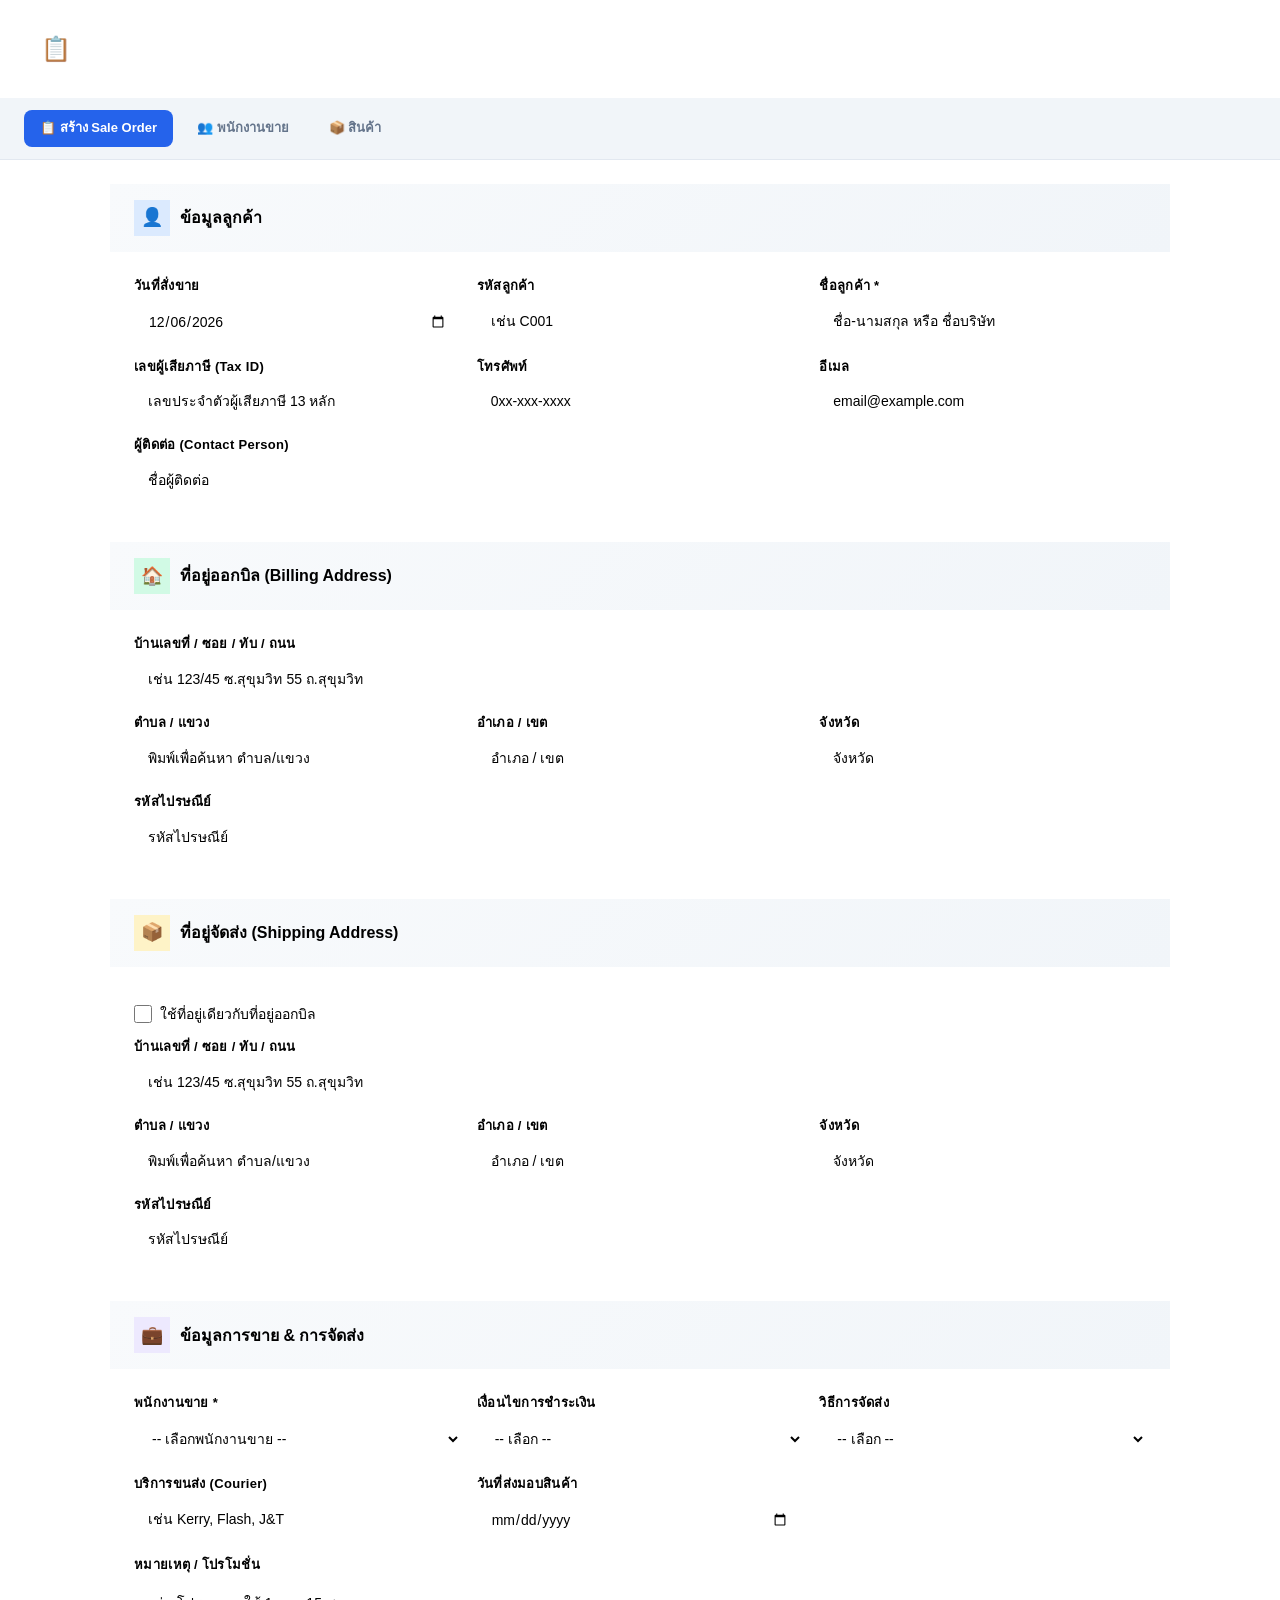
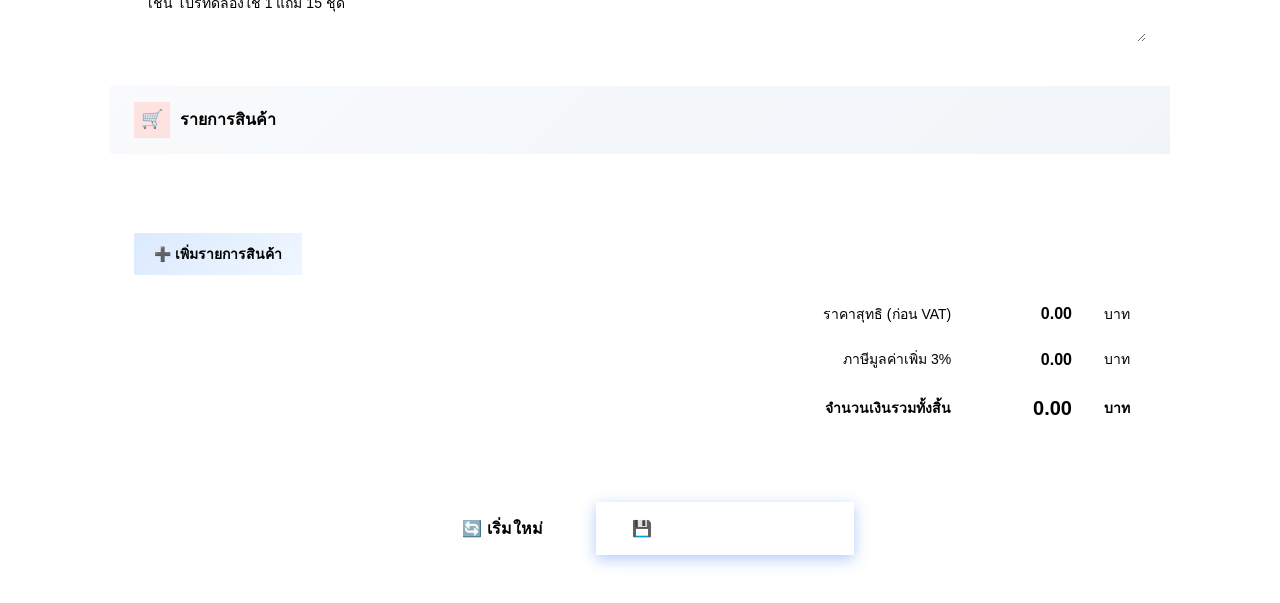
==== index.html @ 2c54a4b5 "replae Signed-off-by: ntu6008111004 <69392918+ntu6008111004@users.noreply.github.com>" ====
<!DOCTYPE html>
<html lang="th">
<head>
  <meta charset="UTF-8">
  <meta name="viewport" content="width=device-width, initial-scale=1">
  <title>ระบบออกใบสั่งขาย (Sale Order)</title>
  <link rel="stylesheet" href="./css/style.css">
</head>
<body>

<!-- ═══ CUTE LOADING OVERLAY ═══ -->
<div class="loading-overlay" id="loadingOverlay">
  <div class="loading-box">
    <div class="loading-dots">
      <div class="dot"></div>
      <div class="dot"></div>
      <div class="dot"></div>
      <div class="dot"></div>
    </div>
    <div class="loading-text" id="loadingText">กำลังดำเนินการ...</div>
    <div class="loading-subtext" id="loadingSubtext">กรุณารอสักครู่</div>
  </div>
</div>

<!-- ═══ TOAST CONTAINER ═══ -->
<div class="toast-container" id="toastContainer"></div>

<header class="app-header">
  <div class="logo">📋</div>
  <div>
    <h1>ระบบออกใบสั่งขาย (Sale Order)</h1>
    <p>สร้างใบสั่งขาย บันทึกข้อมูล และพิมพ์เอกสาร</p>
  </div>
</header>

<style>
.nav-bar { display:flex; gap:8px; padding:12px 24px; background:#f1f5f9; border-bottom:1px solid #e2e8f0; flex-wrap:wrap; }
.nav-bar a { padding:8px 16px; border-radius:8px; text-decoration:none; font-weight:600; font-size:13px; color:#64748b; transition:all .2s; cursor:pointer; }
.nav-bar a:hover { background:#dbeafe; color:#2563eb; }
.nav-bar a.active { background:#2563eb; color:#fff; }
/* Searchable dropdown */
.search-select-wrapper { position:relative; }
.search-select-input { width:100%; cursor:pointer; }
.search-select-list { position:absolute; top:100%; left:0; right:0; background:#fff; border:1.5px solid #93c5fd; border-top:none; border-radius:0 0 8px 8px; max-height:200px; overflow-y:auto; z-index:999; box-shadow:0 10px 25px rgba(0,0,0,.1); display:none; }
.search-select-list.show { display:block; }
.search-select-item { padding:8px 12px; cursor:pointer; font-size:13px; border-bottom:1px solid #e2e8f0; transition:background .15s; }
.search-select-item:last-child { border-bottom:none; }
.search-select-item:hover, .search-select-item.active { background:#eff6ff; color:#1d4ed8; }
.search-select-item .code { font-weight:700; }
.search-select-item .name { color:#64748b; margin-left:6px; }
</style>

<nav class="nav-bar">
  <a class="active">📋 สร้าง Sale Order</a>
  <a onclick="goPage('salesperson')">👥 พนักงานขาย</a>
  <a onclick="goPage('product')">📦 สินค้า</a>
</nav>

<!-- ═══ MAIN FORM ═══ -->
<div class="container">
  <form id="soForm" onsubmit="event.preventDefault();">

    <!-- ── ข้อมูลลูกค้า ── -->
    <div class="card">
      <div class="card-header">
        <div class="icon blue">👤</div>
        <h2>ข้อมูลลูกค้า</h2>
      </div>
      <div class="card-body">
        <div class="form-grid">
          <div class="form-group">
            <label>วันที่สั่งขาย</label>
            <input type="date" id="soDate">
          </div>
          <div class="form-group">
            <label>รหัสลูกค้า</label>
            <input type="text" id="customerId" placeholder="เช่น C001">
          </div>
          <div class="form-group">
            <label>ชื่อลูกค้า <span style="color:var(--danger)">*</span></label>
            <input type="text" id="customerName" placeholder="ชื่อ-นามสกุล หรือ ชื่อบริษัท" required>
          </div>
          <div class="form-group">
            <label>เลขผู้เสียภาษี (Tax ID)</label>
            <input type="text" id="taxId" placeholder="เลขประจำตัวผู้เสียภาษี 13 หลัก">
          </div>
          <div class="form-group">
            <label>โทรศัพท์</label>
            <input type="tel" id="customerPhone" placeholder="0xx-xxx-xxxx">
          </div>
          <div class="form-group">
            <label>อีเมล</label>
            <input type="email" id="customerEmail" placeholder="email@example.com">
          </div>
          <div class="form-group">
            <label>ผู้ติดต่อ (Contact Person)</label>
            <input type="text" id="contactPerson" placeholder="ชื่อผู้ติดต่อ">
          </div>
        </div>
      </div>
    </div>

    <!-- ── ที่อยู่ออกบิล ── -->
    <div class="card">
      <div class="card-header">
        <div class="icon green">🏠</div>
        <h2>ที่อยู่ออกบิล (Billing Address)</h2>
      </div>
      <div class="card-body">
        <div class="form-grid">
          <div class="form-group full-width">
            <label>บ้านเลขที่ / ซอย / ทับ / ถนน</label>
            <input type="text" id="billingDetail" placeholder="เช่น 123/45 ซ.สุขุมวิท 55 ถ.สุขุมวิท">
          </div>
          <div class="form-group">
            <label>ตำบล / แขวง</label>
            <div class="autocomplete-wrapper">
              <input type="text" id="billingDistrict" placeholder="พิมพ์เพื่อค้นหา ตำบล/แขวง" autocomplete="off">
              <div class="autocomplete-list"></div>
            </div>
          </div>
          <div class="form-group">
            <label>อำเภอ / เขต</label>
            <input type="text" id="billingAmphoe" placeholder="อำเภอ / เขต">
          </div>
          <div class="form-group">
            <label>จังหวัด</label>
            <input type="text" id="billingProvince" placeholder="จังหวัด">
          </div>
          <div class="form-group">
            <label>รหัสไปรษณีย์</label>
            <input type="text" id="billingZipcode" placeholder="รหัสไปรษณีย์">
          </div>
        </div>
      </div>
    </div>

    <!-- ── ที่อยู่จัดส่ง ── -->
    <div class="card">
      <div class="card-header">
        <div class="icon orange">📦</div>
        <h2>ที่อยู่จัดส่ง (Shipping Address)</h2>
      </div>
      <div class="card-body">
        <div class="checkbox-row">
          <input type="checkbox" id="sameAddress" onchange="toggleSameAddress(this)">
          <label for="sameAddress">ใช้ที่อยู่เดียวกับที่อยู่ออกบิล</label>
        </div>
        <div class="form-grid">
          <div class="form-group full-width">
            <label>บ้านเลขที่ / ซอย / ทับ / ถนน</label>
            <input type="text" id="shippingDetail" placeholder="เช่น 123/45 ซ.สุขุมวิท 55 ถ.สุขุมวิท">
          </div>
          <div class="form-group">
            <label>ตำบล / แขวง</label>
            <div class="autocomplete-wrapper">
              <input type="text" id="shippingDistrict" placeholder="พิมพ์เพื่อค้นหา ตำบล/แขวง" autocomplete="off">
              <div class="autocomplete-list"></div>
            </div>
          </div>
          <div class="form-group">
            <label>อำเภอ / เขต</label>
            <input type="text" id="shippingAmphoe" placeholder="อำเภอ / เขต">
          </div>
          <div class="form-group">
            <label>จังหวัด</label>
            <input type="text" id="shippingProvince" placeholder="จังหวัด">
          </div>
          <div class="form-group">
            <label>รหัสไปรษณีย์</label>
            <input type="text" id="shippingZipcode" placeholder="รหัสไปรษณีย์">
          </div>
        </div>
      </div>
    </div>

    <!-- ── ข้อมูลการขาย ── -->
    <div class="card">
      <div class="card-header">
        <div class="icon purple">💼</div>
        <h2>ข้อมูลการขาย & การจัดส่ง</h2>
      </div>
      <div class="card-body">
        <div class="form-grid">
          <div class="form-group">
            <label>พนักงานขาย <span style="color:var(--danger)">*</span></label>
            <select id="salesId" required>
              <option value="">-- เลือกพนักงานขาย --</option>
            </select>
          </div>
          <div class="form-group">
            <label>เงื่อนไขการชำระเงิน</label>
            <select id="paymentTerm">
              <option value="">-- เลือก --</option>
              <option value="เงินสด">เงินสด</option>
              <option value="โอนเงิน">โอนเงิน</option>
              <option value="เครดิต 30 วัน">เครดิต 30 วัน</option>
              <option value="เครดิต 60 วัน">เครดิต 60 วัน</option>
              <option value="เครดิต 90 วัน">เครดิต 90 วัน</option>
              <option value="เช็ค">เช็ค</option>
            </select>
          </div>
          <div class="form-group">
            <label>วิธีการจัดส่ง</label>
            <select id="deliveryMethod">
              <option value="">-- เลือก --</option>
              <option value="จัดส่งโดยบริษัท">จัดส่งโดยบริษัท</option>
              <option value="ลูกค้ามารับเอง">ลูกค้ามารับเอง</option>
              <option value="ขนส่งเอกชน">ขนส่งเอกชน</option>
              <option value="ไปรษณีย์">ไปรษณีย์</option>
            </select>
          </div>
          <div class="form-group">
            <label>บริการขนส่ง (Courier)</label>
            <input type="text" id="courier" placeholder="เช่น Kerry, Flash, J&T">
          </div>
          <div class="form-group">
            <label>วันที่ส่งมอบสินค้า</label>
            <input type="date" id="deliveryDate">
          </div>
          <div class="form-group full-width">
            <label>หมายเหตุ / โปรโมชั่น</label>
            <textarea id="remarks" placeholder="เช่น โปรทดลองใช้ 1 แถม 15 ชุด" rows="2"></textarea>
          </div>
        </div>
      </div>
    </div>

    <!-- ── รายการสินค้า ── -->
    <div class="card">
      <div class="card-header">
        <div class="icon red">🛒</div>
        <h2>รายการสินค้า</h2>
      </div>
      <div class="card-body">
        <div class="table-wrapper">
          <table class="product-table">
            <thead>
              <tr>
                <th>#</th>
                <th>รหัสสินค้า</th>
                <th>ชื่อสินค้า</th>
                <th>จำนวน</th>
                <th>หน่วย</th>
                <th>ราคา/หน่วย</th>
                <th>ส่วนลด</th>
                <th>รวม</th>
                <th>หมายเหตุ</th>
                <th></th>
              </tr>
            </thead>
            <tbody id="productTableBody"></tbody>
          </table>
        </div>

        <button type="button" class="btn-add-row" onclick="addProductRow()">
          ➕ เพิ่มรายการสินค้า
        </button>

        <div class="summary-box">
          <table class="summary-table">
            <tr>
              <td class="label">ราคาสุทธิ (ก่อน VAT)</td>
              <td class="value" id="totalExemptedVAT">0.00</td>
              <td style="width:30px;">บาท</td>
            </tr>
            <tr>
              <td class="label">ภาษีมูลค่าเพิ่ม 3%</td>
              <td class="value" id="vatAmount">0.00</td>
              <td>บาท</td>
            </tr>
            <tr class="grand-total">
              <td class="label" style="font-weight:700; color:var(--text);">จำนวนเงินรวมทั้งสิ้น</td>
              <td class="value" id="grandTotal">0.00</td>
              <td style="font-weight:700;">บาท</td>
            </tr>
          </table>
        </div>
      </div>
    </div>

    <!-- ── ACTION BUTTONS ── -->
    <div class="action-bar">
      <button type="button" class="btn btn-secondary" onclick="resetForm()">🔄 เริ่มใหม่</button>
      <button type="button" class="btn btn-primary" onclick="submitSaleOrder()">💾 บันทึก / สร้างใบสั่งขาย</button>
    </div>

  </form>
</div>

<!-- ═══ CONFIRM MODAL ═══ -->
<div class="modal-backdrop" id="confirmModal">
  <div class="modal">
    <div class="modal-icon confirm">📋</div>
    <h3 id="confirmTitle">ยืนยันการดำเนินการ</h3>
    <div class="modal-desc" id="confirmDesc">คุณต้องการดำเนินการนี้หรือไม่?</div>
    <div class="modal-actions">
      <button class="btn-confirm-no" id="confirmNoBtn">ยกเลิก</button>
      <button class="btn-confirm-yes" id="confirmYesBtn">ยืนยัน</button>
    </div>
  </div>
</div>

<!-- ═══ SUCCESS MODAL ═══ -->
<div class="modal-backdrop" id="successModal">
  <div class="modal">
    <div class="modal-icon success">✅</div>
    <h3>บันทึกสำเร็จเรียบร้อย!</h3>
    <div class="modal-desc">เลขที่ใบสั่งขาย</div>
    <div class="so-number-display" id="modalSONumber">-</div>
    <div class="modal-desc">ข้อมูลถูกบันทึกลง Google Sheets เรียบร้อยแล้ว<br>คุณสามารถพิมพ์เอกสาร หรือสร้างใบใหม่ได้ทันที</div>
    <div class="modal-actions">
      <button class="btn btn-secondary" onclick="closeModal('successModal')">ปิด</button>
      <button class="btn btn-success" onclick="printSO()">🖨️ พิมพ์ใบสั่งขาย</button>
      <button class="btn btn-primary" onclick="newSO()">➕ สร้าง SO ใหม่</button>
    </div>
  </div>
</div>

<!-- ═══ ERROR MODAL ═══ -->
<div class="modal-backdrop" id="errorModal">
  <div class="modal">
    <div class="modal-icon error">❌</div>
    <h3 id="errorTitle">เกิดข้อผิดพลาด</h3>
    <div class="modal-desc" id="errorDesc">กรุณาลองใหม่อีกครั้ง</div>
    <div class="modal-actions">
      <button class="btn btn-secondary" onclick="closeModal('errorModal')">ปิด</button>
    </div>
  </div>
</div>

<script src="./js/api.js"></script>
<script src="./js/app.js"></script>
</body>
</html>
---- css/style.css ----
<style>
/* ─── Google Fonts ───────────────────────────── */
@import url('https://fonts.googleapis.com/css2?family=Sarabun:wght@300;400;500;600;700&display=swap');

/* ─── CSS Variables ──────────────────────────── */
:root {
  --primary: #2563eb;
  --primary-light: #3b82f6;
  --primary-dark: #1d4ed8;
  --accent: #f59e0b;
  --success: #10b981;
  --danger: #ef4444;
  --bg: #f0f4f8;
  --surface: #ffffff;
  --surface-hover: #f8fafc;
  --text: #1e293b;
  --text-secondary: #64748b;
  --text-muted: #94a3b8;
  --border: #e2e8f0;
  --border-focus: #93c5fd;
  --shadow: 0 1px 3px rgba(0,0,0,.08), 0 1px 2px rgba(0,0,0,.06);
  --shadow-md: 0 4px 6px rgba(0,0,0,.07), 0 2px 4px rgba(0,0,0,.06);
  --shadow-lg: 0 10px 25px rgba(0,0,0,.1);
  --radius: 12px;
  --radius-sm: 8px;
  --transition: .2s ease;
}

/* ─── Reset & Base ───────────────────────────── */
*, *::before, *::after { box-sizing: border-box; margin: 0; padding: 0; }
body {
  font-family: 'Sarabun', sans-serif;
  background: var(--bg);
  color: var(--text);
  line-height: 1.6;
  min-height: 100vh;
}

/* ─── App Header ─────────────────────────────── */
.app-header {
  background: linear-gradient(135deg, var(--primary) 0%, var(--primary-dark) 100%);
  color: white;
  padding: 20px 32px;
  display: flex;
  align-items: center;
  gap: 16px;
  box-shadow: var(--shadow-md);
  position: sticky;
  top: 0;
  z-index: 100;
}
.app-header .logo {
  width: 48px; height: 48px;
  background: rgba(255,255,255,.15);
  border-radius: var(--radius-sm);
  display: flex; align-items: center; justify-content: center;
  font-size: 24px;
}
.app-header h1 { font-size: 22px; font-weight: 700; letter-spacing: -.5px; }
.app-header p { font-size: 13px; opacity: .85; margin-top: 2px; }

/* ─── Container ──────────────────────────────── */
.container { max-width: 1100px; margin: 24px auto; padding: 0 20px; }

/* ─── Card / Section ─────────────────────────── */
.card {
  background: var(--surface);
  border-radius: var(--radius);
  box-shadow: var(--shadow);
  margin-bottom: 20px;
  overflow: hidden;
  transition: box-shadow var(--transition);
}
.card:hover { box-shadow: var(--shadow-md); }
.card-header {
  background: linear-gradient(135deg, #f8fafc 0%, #f1f5f9 100%);
  padding: 16px 24px;
  border-bottom: 1px solid var(--border);
  display: flex; align-items: center; gap: 10px;
}
.card-header .icon {
  width: 36px; height: 36px;
  border-radius: var(--radius-sm);
  display: flex; align-items: center; justify-content: center;
  font-size: 18px; flex-shrink: 0;
}
.card-header .icon.blue   { background: #dbeafe; color: var(--primary); }
.card-header .icon.green  { background: #d1fae5; color: #059669; }
.card-header .icon.orange { background: #fef3c7; color: #d97706; }
.card-header .icon.purple { background: #ede9fe; color: #7c3aed; }
.card-header .icon.red    { background: #fee2e2; color: var(--danger); }
.card-header h2 { font-size: 16px; font-weight: 600; color: var(--text); }
.card-body { padding: 24px; }

/* ─── Form Grid ──────────────────────────────── */
.form-grid {
  display: grid;
  grid-template-columns: repeat(auto-fit, minmax(260px, 1fr));
  gap: 16px;
}
.form-grid.col-3 { grid-template-columns: repeat(3, 1fr); }
.form-group { display: flex; flex-direction: column; gap: 6px; }
.form-group.full-width { grid-column: 1 / -1; }
.form-group label {
  font-size: 13px; font-weight: 600;
  color: var(--text-secondary); letter-spacing: .3px;
}

/* ─── Inputs ─────────────────────────────────── */
input, select, textarea {
  font-family: 'Sarabun', sans-serif;
  font-size: 14px;
  padding: 10px 14px;
  border: 1.5px solid var(--border);
  border-radius: var(--radius-sm);
  outline: none;
  transition: border-color var(--transition), box-shadow var(--transition);
  background: var(--surface);
  color: var(--text);
}
input:focus, select:focus, textarea:focus {
  border-color: var(--border-focus);
  box-shadow: 0 0 0 3px rgba(59,130,246,.12);
}
input::placeholder, textarea::placeholder { color: var(--text-muted); }
textarea { resize: vertical; min-height: 60px; }
select { cursor: pointer; }

/* ─── Checkbox Row ───────────────────────────── */
.checkbox-row { display: flex; align-items: center; gap: 8px; margin: 12px 0; }
.checkbox-row input[type="checkbox"] {
  width: 18px; height: 18px; accent-color: var(--primary); cursor: pointer;
}
.checkbox-row label { font-size: 14px; cursor: pointer; color: var(--text-secondary); }

/* ─── Auto-complete ──────────────────────────── */
.autocomplete-wrapper { position: relative; }
.autocomplete-list {
  position: absolute; top: 100%; left: 0; right: 0;
  background: var(--surface);
  border: 1.5px solid var(--border-focus); border-top: none;
  border-radius: 0 0 var(--radius-sm) var(--radius-sm);
  max-height: 220px; overflow-y: auto; z-index: 999;
  box-shadow: var(--shadow-lg); display: none;
}
.autocomplete-list.show { display: block; }
.autocomplete-item {
  padding: 10px 14px; cursor: pointer; font-size: 13px;
  border-bottom: 1px solid var(--border);
  transition: background var(--transition);
}
.autocomplete-item:last-child { border-bottom: none; }
.autocomplete-item:hover, .autocomplete-item.active {
  background: #eff6ff; color: var(--primary-dark);
}
.autocomplete-item .district { font-weight: 600; }
.autocomplete-item .detail { color: var(--text-muted); font-size: 12px; margin-left: 6px; }

/* ─── Product Table ──────────────────────────── */
.table-wrapper { overflow-x: auto; margin: 0 -24px; padding: 0 24px; }
.product-table { width: 100%; border-collapse: separate; border-spacing: 0; font-size: 13px; }
.product-table thead th {
  background: linear-gradient(135deg, var(--primary) 0%, var(--primary-dark) 100%);
  color: white; padding: 12px 10px; font-weight: 600;
  text-align: center; white-space: nowrap; font-size: 12px; letter-spacing: .3px;
}
.product-table thead th:first-child { border-radius: var(--radius-sm) 0 0 0; }
.product-table thead th:last-child  { border-radius: 0 var(--radius-sm) 0 0; }
.product-table tbody td {
  padding: 8px 6px; border-bottom: 1px solid var(--border);
  text-align: center; vertical-align: middle;
}
.product-table tbody tr:hover { background: var(--surface-hover); }
.product-table tbody tr:last-child td { border-bottom: none; }
.product-table .td-no { width: 40px; font-weight: 600; color: var(--text-muted); }
.product-table select, .product-table input {
  font-size: 13px; padding: 8px 10px; border-radius: 6px; width: 100%;
}
.product-table .col-code   { min-width: 140px; }
.product-table .col-name   { min-width: 160px; }
.product-table .col-qty    { width: 70px; }
.product-table .col-unit   { width: 70px; }
.product-table .col-price  { width: 100px; }
.product-table .col-disc   { width: 90px; }
.product-table .col-total  { width: 110px; }
.product-table .col-remark { min-width: 100px; }
.product-table .col-action { width: 44px; }
.product-table .total-display { font-weight: 700; color: var(--primary-dark); font-size: 14px; }

/* ─── Button: Add Row ────────────────────────── */
.btn-add-row {
  margin-top: 12px; padding: 10px 20px;
  background: linear-gradient(135deg, #dbeafe 0%, #eff6ff 100%);
  color: var(--primary-dark);
  border: 1.5px dashed var(--primary-light);
  border-radius: var(--radius-sm);
  font-family: 'Sarabun', sans-serif; font-size: 14px; font-weight: 600;
  cursor: pointer; transition: all var(--transition);
  display: flex; align-items: center; gap: 6px;
}
.btn-add-row:hover {
  background: linear-gradient(135deg, #bfdbfe 0%, #dbeafe 100%);
  border-color: var(--primary);
}

/* ─── Delete Button ──────────────────────────── */
.btn-delete {
  width: 32px; height: 32px; border: none;
  background: #fee2e2; color: var(--danger); border-radius: 6px;
  cursor: pointer; font-size: 16px;
  display: flex; align-items: center; justify-content: center;
  transition: all var(--transition);
}
.btn-delete:hover { background: var(--danger); color: white; transform: scale(1.1); }

/* ─── Summary Box ────────────────────────────── */
.summary-box { display: flex; justify-content: flex-end; margin-top: 16px; }
.summary-table { min-width: 340px; border-collapse: collapse; }
.summary-table td { padding: 10px 16px; font-size: 14px; }
.summary-table .label { text-align: right; color: var(--text-secondary); font-weight: 500; }
.summary-table .value { text-align: right; font-weight: 700; font-size: 16px; min-width: 120px; }
.summary-table tr.grand-total { border-top: 2px solid var(--primary); }
.summary-table tr.grand-total .value { color: var(--primary-dark); font-size: 20px; }

/* ─── Action Buttons ─────────────────────────── */
.action-bar { display: flex; justify-content: center; gap: 16px; padding: 24px; flex-wrap: wrap; }
.btn {
  font-family: 'Sarabun', sans-serif; font-size: 16px; font-weight: 600;
  padding: 14px 36px; border: none; border-radius: var(--radius-sm);
  cursor: pointer; display: flex; align-items: center; gap: 8px;
  transition: all var(--transition); letter-spacing: .3px;
}
.btn-primary {
  background: linear-gradient(135deg, var(--primary) 0%, var(--primary-dark) 100%);
  color: white; box-shadow: 0 4px 14px rgba(37,99,235,.35);
}
.btn-primary:hover { transform: translateY(-2px); box-shadow: 0 6px 20px rgba(37,99,235,.45); }
.btn-primary:active { transform: translateY(0); }
.btn-secondary {
  background: var(--surface); color: var(--text-secondary); border: 1.5px solid var(--border);
}
.btn-secondary:hover { background: var(--surface-hover); border-color: var(--text-muted); }
.btn-success {
  background: linear-gradient(135deg, var(--success) 0%, #059669 100%);
  color: white; box-shadow: 0 4px 14px rgba(16,185,129,.35);
}
.btn-success:hover { transform: translateY(-2px); box-shadow: 0 6px 20px rgba(16,185,129,.45); }

/* ═══════════════════════════════════════════════
   ANIMATED LOADING OVERLAY (น่ารักๆ)
   ═══════════════════════════════════════════════ */
.loading-overlay {
  position: fixed; inset: 0;
  background: rgba(15,23,42,.45);
  backdrop-filter: blur(6px);
  display: none;
  align-items: center; justify-content: center;
  z-index: 10000;
  flex-direction: column; gap: 20px;
}
.loading-overlay.show { display: flex; }

.loading-box {
  background: white;
  border-radius: 20px;
  padding: 40px 50px;
  text-align: center;
  box-shadow: 0 20px 60px rgba(0,0,0,.15);
  animation: loadingPop .4s cubic-bezier(.34,1.56,.64,1);
}

/* Cute bouncing dots */
.loading-dots {
  display: flex; gap: 8px; justify-content: center; margin-bottom: 16px;
}
.loading-dots .dot {
  width: 14px; height: 14px; border-radius: 50%;
  animation: dotBounce 1.2s ease-in-out infinite;
}
.loading-dots .dot:nth-child(1) { background: #3b82f6; animation-delay: 0s; }
.loading-dots .dot:nth-child(2) { background: #f59e0b; animation-delay: .15s; }
.loading-dots .dot:nth-child(3) { background: #10b981; animation-delay: .3s; }
.loading-dots .dot:nth-child(4) { background: #ef4444; animation-delay: .45s; }

@keyframes dotBounce {
  0%, 80%, 100% { transform: translateY(0) scale(1); }
  40% { transform: translateY(-18px) scale(1.15); }
}
@keyframes loadingPop {
  from { transform: scale(.7); opacity: 0; }
  to   { transform: scale(1); opacity: 1; }
}

.loading-text {
  font-size: 16px; font-weight: 600; color: var(--text);
}
.loading-subtext {
  font-size: 13px; color: var(--text-muted); margin-top: 4px;
}

/* ═══════════════════════════════════════════════
   ANIMATED MODAL (Confirm / Success / Error)
   ═══════════════════════════════════════════════ */
.modal-backdrop {
  position: fixed; inset: 0;
  background: rgba(15,23,42,.55);
  backdrop-filter: blur(8px);
  display: none;
  align-items: center; justify-content: center;
  z-index: 10001;
}
.modal-backdrop.show { display: flex; }

.modal {
  background: var(--surface);
  border-radius: 20px;
  padding: 40px;
  text-align: center;
  box-shadow: 0 25px 80px rgba(0,0,0,.15);
  max-width: 440px; width: 90%;
  animation: modalBounce .5s cubic-bezier(.34,1.56,.64,1);
}
@keyframes modalBounce {
  from { transform: scale(.6) translateY(30px); opacity: 0; }
  to   { transform: scale(1) translateY(0); opacity: 1; }
}

/* Animated icon circle */
.modal-icon {
  width: 80px; height: 80px;
  border-radius: 50%;
  display: flex; align-items: center; justify-content: center;
  font-size: 40px; margin: 0 auto 20px;
  animation: iconPop .6s cubic-bezier(.34,1.56,.64,1) .2s both;
}
@keyframes iconPop {
  from { transform: scale(0) rotate(-20deg); }
  to   { transform: scale(1) rotate(0); }
}
.modal-icon.success { background: linear-gradient(135deg, #d1fae5, #a7f3d0); }
.modal-icon.confirm { background: linear-gradient(135deg, #dbeafe, #bfdbfe); }
.modal-icon.error   { background: linear-gradient(135deg, #fee2e2, #fecaca); }
.modal-icon.warning { background: linear-gradient(135deg, #fef3c7, #fde68a); }

.modal h3 {
  font-size: 20px; margin-bottom: 8px; color: var(--text);
  animation: fadeUp .4s ease .3s both;
}
.modal .modal-desc {
  color: var(--text-secondary); font-size: 14px; line-height: 1.7;
  animation: fadeUp .4s ease .4s both;
}
.modal .so-number-display {
  font-size: 28px; font-weight: 700; color: var(--primary);
  margin: 12px 0; letter-spacing: 1px;
  animation: fadeUp .4s ease .35s both;
}
@keyframes fadeUp {
  from { transform: translateY(10px); opacity: 0; }
  to   { transform: translateY(0); opacity: 1; }
}

.modal-actions {
  display: flex; gap: 12px; justify-content: center;
  margin-top: 24px; flex-wrap: wrap;
  animation: fadeUp .4s ease .5s both;
}
.modal-actions .btn { font-size: 14px; padding: 10px 24px; }

/* Confirm modal specific */
.btn-confirm-yes {
  background: linear-gradient(135deg, var(--primary) 0%, var(--primary-dark) 100%);
  color: white; border: none; font-family: 'Sarabun', sans-serif;
  font-size: 14px; font-weight: 600; padding: 12px 28px; border-radius: var(--radius-sm);
  cursor: pointer; transition: all var(--transition);
}
.btn-confirm-yes:hover { transform: translateY(-2px); box-shadow: 0 4px 14px rgba(37,99,235,.35); }
.btn-confirm-no {
  background: var(--surface); color: var(--text-secondary);
  border: 1.5px solid var(--border); font-family: 'Sarabun', sans-serif;
  font-size: 14px; font-weight: 600; padding: 12px 28px; border-radius: var(--radius-sm);
  cursor: pointer; transition: all var(--transition);
}
.btn-confirm-no:hover { background: var(--surface-hover); border-color: var(--text-muted); }

/* ─── Toast Notification ─────────────────────── */
.toast-container {
  position: fixed; top: 24px; right: 24px; z-index: 9999;
  display: flex; flex-direction: column; gap: 12px;
}
.toast {
  padding: 16px 24px; border-radius: var(--radius-sm);
  color: white; font-weight: 600; font-size: 14px;
  box-shadow: var(--shadow-lg);
  display: flex; align-items: center; gap: 10px;
  animation: toastSlide .4s cubic-bezier(.34,1.56,.64,1);
  min-width: 280px;
}
.toast.success { background: linear-gradient(135deg, #10b981 0%, #059669 100%); }
.toast.error   { background: linear-gradient(135deg, #ef4444 0%, #dc2626 100%); }
.toast.info    { background: linear-gradient(135deg, var(--primary) 0%, var(--primary-dark) 100%); }
@keyframes toastSlide {
  from { transform: translateX(120%); opacity: 0; }
  to   { transform: translateX(0); opacity: 1; }
}

/* ─── Responsive ─────────────────────────────── */
/* Tablet */
@media (max-width: 992px) {
  .form-grid { grid-template-columns: repeat(2, 1fr); }
  .form-grid.col-3 { grid-template-columns: repeat(2, 1fr); }
  .product-table .col-remark { display: none; }
  .product-table thead th:nth-child(9) { display: none; }
}
/* Mobile */
@media (max-width: 768px) {
  .app-header { padding: 14px 16px; }
  .app-header .logo { width: 40px; height: 40px; font-size: 20px; }
  .app-header h1 { font-size: 16px; }
  .app-header p { font-size: 11px; }
  .container { padding: 0 10px; margin: 12px auto; }
  .card { border-radius: 10px; margin-bottom: 14px; }
  .card-header { padding: 12px 16px; }
  .card-header h2 { font-size: 14px; }
  .card-body { padding: 14px; }
  .form-grid { grid-template-columns: 1fr; gap: 12px; }
  .form-grid.col-3 { grid-template-columns: 1fr; }
  input, select, textarea { font-size: 16px; padding: 10px 12px; }
  /* Product table: horizontal scroll */
  .table-wrapper { margin: 0 -14px; padding: 0 14px; }
  .product-table { min-width: 700px; }
  .product-table select, .product-table input { font-size: 13px; padding: 7px 8px; }
  /* Autocomplete full width */
  .autocomplete-list { max-height: 180px; }
  .autocomplete-item { padding: 10px 12px; font-size: 13px; }
  /* Summary */
  .summary-box { justify-content: stretch; }
  .summary-table { min-width: 100%; width: 100%; }
  .summary-table .value { font-size: 15px; }
  .summary-table tr.grand-total .value { font-size: 18px; }
  /* Actions */
  .action-bar { padding: 14px; flex-direction: column; gap: 10px; }
  .btn { padding: 12px 20px; font-size: 14px; width: 100%; justify-content: center; }
  /* Modal */
  .modal { padding: 24px 18px; max-width: 340px; }
  .modal h3 { font-size: 17px; }
  .modal .modal-desc { font-size: 13px; }
  .modal .so-number-display { font-size: 22px; }
  .modal-actions { flex-direction: column; gap: 8px; }
  .modal-actions .btn { width: 100%; justify-content: center; }
  .btn-confirm-yes, .btn-confirm-no { width: 100%; text-align: center; }
  /* Loading */
  .loading-box { padding: 28px 24px; border-radius: 16px; }
  /* Toast */
  .toast-container { top: 12px; right: 12px; left: 12px; }
  .toast { min-width: auto; font-size: 13px; padding: 12px 16px; }
  /* Searchable dropdown */
  .search-select-list { max-height: 160px; }
}

/* ─── Number Input: Hide Spinners ────────────── */
input[type="number"]::-webkit-outer-spin-button,
input[type="number"]::-webkit-inner-spin-button {
  -webkit-appearance: none; margin: 0;
}
input[type="number"] { appearance: textfield; -moz-appearance: textfield; }
</style>
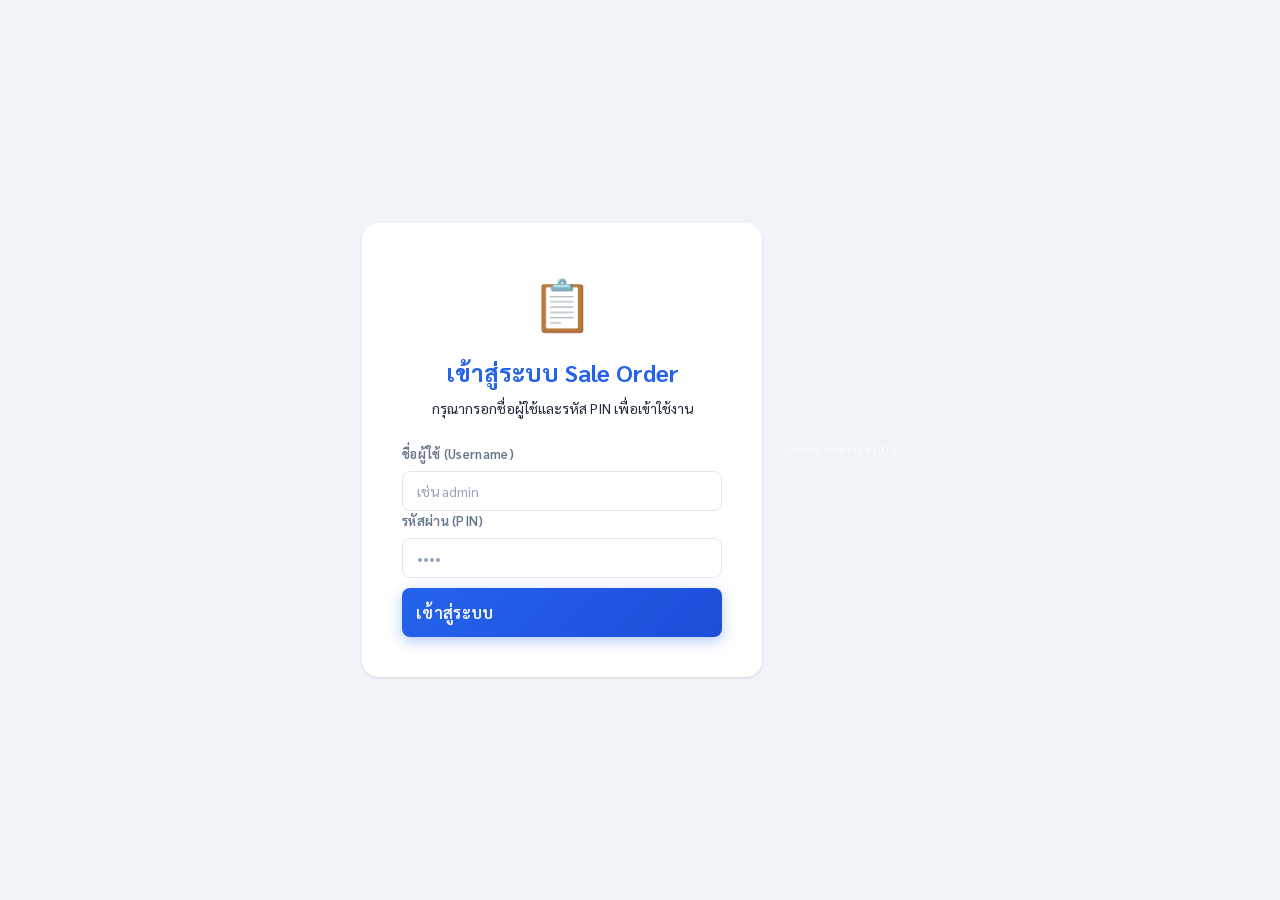
==== commit bd1c8069: "update V1.0.1 Signed-off-by: ntu6008111004 <69392918+ntu6008111004@users.noreply.github.com>" ====
--- a/index.html
+++ b/index.html
@@ -33,25 +33,11 @@
   </div>
 </header>
 
-<style>
-.nav-bar { display:flex; gap:8px; padding:12px 24px; background:#f1f5f9; border-bottom:1px solid #e2e8f0; flex-wrap:wrap; }
-.nav-bar a { padding:8px 16px; border-radius:8px; text-decoration:none; font-weight:600; font-size:13px; color:#64748b; transition:all .2s; cursor:pointer; }
-.nav-bar a:hover { background:#dbeafe; color:#2563eb; }
-.nav-bar a.active { background:#2563eb; color:#fff; }
-/* Searchable dropdown */
-.search-select-wrapper { position:relative; }
-.search-select-input { width:100%; cursor:pointer; }
-.search-select-list { position:absolute; top:100%; left:0; right:0; background:#fff; border:1.5px solid #93c5fd; border-top:none; border-radius:0 0 8px 8px; max-height:200px; overflow-y:auto; z-index:999; box-shadow:0 10px 25px rgba(0,0,0,.1); display:none; }
-.search-select-list.show { display:block; }
-.search-select-item { padding:8px 12px; cursor:pointer; font-size:13px; border-bottom:1px solid #e2e8f0; transition:background .15s; }
-.search-select-item:last-child { border-bottom:none; }
-.search-select-item:hover, .search-select-item.active { background:#eff6ff; color:#1d4ed8; }
-.search-select-item .code { font-weight:700; }
-.search-select-item .name { color:#64748b; margin-left:6px; }
-</style>
+
 
 <nav class="nav-bar">
   <a class="active">📋 สร้าง Sale Order</a>
+  <a onclick="goPage('history')">📑 ประวัติการขาย</a>
   <a onclick="goPage('salesperson')">👥 พนักงานขาย</a>
   <a onclick="goPage('product')">📦 สินค้า</a>
 </nav>
@@ -70,7 +56,11 @@
         <div class="form-grid">
           <div class="form-group">
             <label>วันที่สั่งขาย</label>
-            <input type="date" id="soDate">
+            <div class="date-input-wrapper">
+              <input type="text" id="soDate" placeholder="วว/ดด/ปปปป" maxlength="10">
+              <input type="date" class="hidden-picker" id="soDatePick">
+              <button type="button" class="picker-btn" onclick="togglePicker('soDatePick')">📅</button>
+            </div>
           </div>
           <div class="form-group">
             <label>รหัสลูกค้า</label>
@@ -121,15 +111,24 @@
           </div>
           <div class="form-group">
             <label>อำเภอ / เขต</label>
-            <input type="text" id="billingAmphoe" placeholder="อำเภอ / เขต">
+            <div class="autocomplete-wrapper">
+              <input type="text" id="billingAmphoe" placeholder="อำเภอ / เขต" autocomplete="off">
+              <div class="autocomplete-list"></div>
+            </div>
           </div>
           <div class="form-group">
             <label>จังหวัด</label>
-            <input type="text" id="billingProvince" placeholder="จังหวัด">
+            <div class="autocomplete-wrapper">
+              <input type="text" id="billingProvince" placeholder="จังหวัด" autocomplete="off">
+              <div class="autocomplete-list"></div>
+            </div>
           </div>
           <div class="form-group">
             <label>รหัสไปรษณีย์</label>
-            <input type="text" id="billingZipcode" placeholder="รหัสไปรษณีย์">
+            <div class="autocomplete-wrapper">
+              <input type="text" id="billingZipcode" placeholder="รหัสไปรษณีย์" autocomplete="off">
+              <div class="autocomplete-list"></div>
+            </div>
           </div>
         </div>
       </div>
@@ -160,15 +159,24 @@
           </div>
           <div class="form-group">
             <label>อำเภอ / เขต</label>
-            <input type="text" id="shippingAmphoe" placeholder="อำเภอ / เขต">
+            <div class="autocomplete-wrapper">
+              <input type="text" id="shippingAmphoe" placeholder="อำเภอ / เขต" autocomplete="off">
+              <div class="autocomplete-list"></div>
+            </div>
           </div>
           <div class="form-group">
             <label>จังหวัด</label>
-            <input type="text" id="shippingProvince" placeholder="จังหวัด">
+            <div class="autocomplete-wrapper">
+              <input type="text" id="shippingProvince" placeholder="จังหวัด" autocomplete="off">
+              <div class="autocomplete-list"></div>
+            </div>
           </div>
           <div class="form-group">
             <label>รหัสไปรษณีย์</label>
-            <input type="text" id="shippingZipcode" placeholder="รหัสไปรษณีย์">
+            <div class="autocomplete-wrapper">
+              <input type="text" id="shippingZipcode" placeholder="รหัสไปรษณีย์" autocomplete="off">
+              <div class="autocomplete-list"></div>
+            </div>
           </div>
         </div>
       </div>
@@ -216,11 +224,15 @@
           </div>
           <div class="form-group">
             <label>วันที่ส่งมอบสินค้า</label>
-            <input type="date" id="deliveryDate">
+            <div class="date-input-wrapper">
+              <input type="text" id="deliveryDate" placeholder="วว/ดด/ปปปป" maxlength="10">
+              <input type="date" class="hidden-picker" id="deliveryDatePick">
+              <button type="button" class="picker-btn" onclick="togglePicker('deliveryDatePick')">📅</button>
+            </div>
           </div>
           <div class="form-group full-width">
             <label>หมายเหตุ / โปรโมชั่น</label>
-            <textarea id="remarks" placeholder="เช่น โปรทดลองใช้ 1 แถม 15 ชุด" rows="2"></textarea>
+            <textarea id="remarks" placeholder="เช่น โปรทดลองใช้ 1 แถม 15 ชุด" rows="4"></textarea>
           </div>
         </div>
       </div>
@@ -317,6 +329,19 @@
   </div>
 </div>
 
+<!-- ═══ CONFIRM MODAL ═══ -->
+<div class="modal-backdrop" id="confirmModal">
+  <div class="modal">
+    <div class="modal-icon confirm">❓</div>
+    <h3 id="confirmTitle">ยืนยัน</h3>
+    <div class="modal-desc" id="confirmDesc"></div>
+    <div class="modal-actions">
+      <button class="btn btn-secondary" id="confirmNoBtn">ยกเลิก</button>
+      <button class="btn btn-primary" id="confirmYesBtn">ยืนยัน</button>
+    </div>
+  </div>
+</div>
+
 <!-- ═══ ERROR MODAL ═══ -->
 <div class="modal-backdrop" id="errorModal">
   <div class="modal">
@@ -330,6 +355,9 @@
 </div>
 
 <script src="./js/api.js"></script>
-<script src="./js/app.js"></script>
+<script src="./js/auth.js"></script>
+<script src="./js/app.js"></script><footer style="text-align:center; padding: 20px; color: var(--text-muted); font-size: 12px;">
+  System Version V1.0.1
+</footer>
 </body>
 </html>
--- a/css/style.css
+++ b/css/style.css
@@ -1,6 +1,5 @@
-<style>
 /* ─── Google Fonts ───────────────────────────── */
-@import url('https://fonts.googleapis.com/css2?family=Sarabun:wght@300;400;500;600;700&display=swap');
+@import url("https://fonts.googleapis.com/css2?family=Sarabun:wght@300;400;500;600;700&display=swap");
 
 /* ─── CSS Variables ──────────────────────────── */
 :root {
@@ -18,18 +17,24 @@
   --text-muted: #94a3b8;
   --border: #e2e8f0;
   --border-focus: #93c5fd;
-  --shadow: 0 1px 3px rgba(0,0,0,.08), 0 1px 2px rgba(0,0,0,.06);
-  --shadow-md: 0 4px 6px rgba(0,0,0,.07), 0 2px 4px rgba(0,0,0,.06);
-  --shadow-lg: 0 10px 25px rgba(0,0,0,.1);
+  --shadow: 0 1px 3px rgba(0, 0, 0, 0.08), 0 1px 2px rgba(0, 0, 0, 0.06);
+  --shadow-md: 0 4px 6px rgba(0, 0, 0, 0.07), 0 2px 4px rgba(0, 0, 0, 0.06);
+  --shadow-lg: 0 10px 25px rgba(0, 0, 0, 0.1);
   --radius: 12px;
   --radius-sm: 8px;
-  --transition: .2s ease;
+  --transition: 0.2s ease;
 }
 
 /* ─── Reset & Base ───────────────────────────── */
-*, *::before, *::after { box-sizing: border-box; margin: 0; padding: 0; }
+*,
+*::before,
+*::after {
+  box-sizing: border-box;
+  margin: 0;
+  padding: 0;
+}
 body {
-  font-family: 'Sarabun', sans-serif;
+  font-family: "Sarabun", sans-serif;
   background: var(--bg);
   color: var(--text);
   line-height: 1.6;
@@ -38,7 +43,11 @@
 
 /* ─── App Header ─────────────────────────────── */
 .app-header {
-  background: linear-gradient(135deg, var(--primary) 0%, var(--primary-dark) 100%);
+  background: linear-gradient(
+    135deg,
+    var(--primary) 0%,
+    var(--primary-dark) 100%
+  );
   color: white;
   padding: 20px 32px;
   display: flex;
@@ -50,17 +59,60 @@
   z-index: 100;
 }
 .app-header .logo {
-  width: 48px; height: 48px;
-  background: rgba(255,255,255,.15);
+  width: 48px;
+  height: 48px;
+  background: rgba(255, 255, 255, 0.15);
   border-radius: var(--radius-sm);
-  display: flex; align-items: center; justify-content: center;
+  display: flex;
+  align-items: center;
+  justify-content: center;
   font-size: 24px;
 }
-.app-header h1 { font-size: 22px; font-weight: 700; letter-spacing: -.5px; }
-.app-header p { font-size: 13px; opacity: .85; margin-top: 2px; }
+.app-header h1 {
+  font-size: 22px;
+  font-weight: 700;
+  letter-spacing: -0.5px;
+}
+.app-header p {
+  font-size: 13px;
+  opacity: 0.85;
+  margin-top: 2px;
+}
+
+/* ─── Navigation Bar ─────────────────────────── */
+.nav-bar {
+  display: flex;
+  gap: 8px;
+  padding: 12px 24px;
+  background: #f1f5f9;
+  border-bottom: 1px solid var(--border);
+  flex-wrap: wrap;
+}
+.nav-bar a {
+  padding: 8px 16px;
+  border-radius: var(--radius-sm);
+  text-decoration: none;
+  font-weight: 600;
+  font-size: 13px;
+  color: var(--text-secondary);
+  transition: all var(--transition);
+  cursor: pointer;
+}
+.nav-bar a:hover {
+  background: #dbeafe;
+  color: var(--primary);
+}
+.nav-bar a.active {
+  background: var(--primary);
+  color: #fff;
+}
 
 /* ─── Container ──────────────────────────────── */
-.container { max-width: 1100px; margin: 24px auto; padding: 0 20px; }
+.container {
+  max-width: 1100px;
+  margin: 24px auto;
+  padding: 0 20px;
+}
 
 /* ─── Card / Section ─────────────────────────── */
 .card {
@@ -68,29 +120,58 @@
   border-radius: var(--radius);
   box-shadow: var(--shadow);
   margin-bottom: 20px;
-  overflow: hidden;
+  overflow: visible; /* Changed from hidden to allow dropdowns to overflow card boundaries */
   transition: box-shadow var(--transition);
 }
-.card:hover { box-shadow: var(--shadow-md); }
+.card:hover {
+  box-shadow: var(--shadow-md);
+}
 .card-header {
   background: linear-gradient(135deg, #f8fafc 0%, #f1f5f9 100%);
   padding: 16px 24px;
   border-bottom: 1px solid var(--border);
-  display: flex; align-items: center; gap: 10px;
+  display: flex;
+  align-items: center;
+  gap: 10px;
 }
 .card-header .icon {
-  width: 36px; height: 36px;
+  width: 36px;
+  height: 36px;
   border-radius: var(--radius-sm);
-  display: flex; align-items: center; justify-content: center;
-  font-size: 18px; flex-shrink: 0;
-}
-.card-header .icon.blue   { background: #dbeafe; color: var(--primary); }
-.card-header .icon.green  { background: #d1fae5; color: #059669; }
-.card-header .icon.orange { background: #fef3c7; color: #d97706; }
-.card-header .icon.purple { background: #ede9fe; color: #7c3aed; }
-.card-header .icon.red    { background: #fee2e2; color: var(--danger); }
-.card-header h2 { font-size: 16px; font-weight: 600; color: var(--text); }
-.card-body { padding: 24px; }
+  display: flex;
+  align-items: center;
+  justify-content: center;
+  font-size: 18px;
+  flex-shrink: 0;
+}
+.card-header .icon.blue {
+  background: #dbeafe;
+  color: var(--primary);
+}
+.card-header .icon.green {
+  background: #d1fae5;
+  color: #059669;
+}
+.card-header .icon.orange {
+  background: #fef3c7;
+  color: #d97706;
+}
+.card-header .icon.purple {
+  background: #ede9fe;
+  color: #7c3aed;
+}
+.card-header .icon.red {
+  background: #fee2e2;
+  color: var(--danger);
+}
+.card-header h2 {
+  font-size: 16px;
+  font-weight: 600;
+  color: var(--text);
+}
+.card-body {
+  padding: 24px;
+}
 
 /* ─── Form Grid ──────────────────────────────── */
 .form-grid {
@@ -98,105 +179,275 @@
   grid-template-columns: repeat(auto-fit, minmax(260px, 1fr));
   gap: 16px;
 }
-.form-grid.col-3 { grid-template-columns: repeat(3, 1fr); }
-.form-group { display: flex; flex-direction: column; gap: 6px; }
-.form-group.full-width { grid-column: 1 / -1; }
+.form-grid.col-3 {
+  grid-template-columns: repeat(3, 1fr);
+}
+.form-group {
+  display: flex;
+  flex-direction: column;
+  gap: 6px;
+}
+.form-group.full-width {
+  grid-column: 1 / -1;
+}
 .form-group label {
-  font-size: 13px; font-weight: 600;
-  color: var(--text-secondary); letter-spacing: .3px;
+  font-size: 13px;
+  font-weight: 600;
+  color: var(--text-secondary);
+  letter-spacing: 0.3px;
 }
 
 /* ─── Inputs ─────────────────────────────────── */
-input, select, textarea {
-  font-family: 'Sarabun', sans-serif;
+input,
+select,
+textarea {
+  font-family: "Sarabun", sans-serif;
   font-size: 14px;
   padding: 10px 14px;
   border: 1.5px solid var(--border);
   border-radius: var(--radius-sm);
   outline: none;
-  transition: border-color var(--transition), box-shadow var(--transition);
+  transition:
+    border-color var(--transition),
+    box-shadow var(--transition);
   background: var(--surface);
   color: var(--text);
 }
-input:focus, select:focus, textarea:focus {
+input:focus,
+select:focus,
+textarea:focus {
   border-color: var(--border-focus);
-  box-shadow: 0 0 0 3px rgba(59,130,246,.12);
-}
-input::placeholder, textarea::placeholder { color: var(--text-muted); }
-textarea { resize: vertical; min-height: 60px; }
-select { cursor: pointer; }
+  box-shadow: 0 0 0 3px rgba(59, 130, 246, 0.12);
+}
+input::placeholder,
+textarea::placeholder {
+  color: var(--text-muted);
+}
+textarea {
+  resize: vertical;
+  min-height: 60px;
+}
+select {
+  cursor: pointer;
+}
+
+/* ─── Date Picker Wrapper ────────────────────── */
+.date-input-wrapper {
+  display: flex;
+  gap: 8px;
+  align-items: center;
+  position: relative;
+}
+.date-input-wrapper input[type="text"] {
+  flex: 1;
+}
+.hidden-picker {
+  visibility: hidden;
+  width: 0;
+  height: 0;
+  position: absolute;
+  padding: 0;
+  border: none;
+}
+.picker-btn {
+  background: white;
+  border: 1.5px solid var(--border);
+  border-radius: var(--radius-sm);
+  padding: 8px 12px;
+  cursor: pointer;
+  transition: all var(--transition);
+  font-size: 16px;
+  display: flex;
+  align-items: center;
+  justify-content: center;
+}
+.picker-btn:hover {
+  background: var(--surface-hover);
+  border-color: var(--primary-light);
+  box-shadow: var(--shadow);
+}
+.picker-btn:active {
+  transform: scale(0.95);
+}
 
 /* ─── Checkbox Row ───────────────────────────── */
-.checkbox-row { display: flex; align-items: center; gap: 8px; margin: 12px 0; }
+.checkbox-row {
+  display: flex;
+  align-items: center;
+  gap: 8px;
+  margin: 12px 0;
+}
 .checkbox-row input[type="checkbox"] {
-  width: 18px; height: 18px; accent-color: var(--primary); cursor: pointer;
-}
-.checkbox-row label { font-size: 14px; cursor: pointer; color: var(--text-secondary); }
+  width: 18px;
+  height: 18px;
+  accent-color: var(--primary);
+  cursor: pointer;
+}
+.checkbox-row label {
+  font-size: 14px;
+  cursor: pointer;
+  color: var(--text-secondary);
+}
 
 /* ─── Auto-complete ──────────────────────────── */
-.autocomplete-wrapper { position: relative; }
+.autocomplete-wrapper {
+  position: relative;
+}
 .autocomplete-list {
-  position: absolute; top: 100%; left: 0; right: 0;
+  position: absolute;
+  top: 100%;
+  left: 0;
+  right: 0;
   background: var(--surface);
-  border: 1.5px solid var(--border-focus); border-top: none;
+  border: 1.5px solid var(--border-focus);
+  border-top: none;
   border-radius: 0 0 var(--radius-sm) var(--radius-sm);
-  max-height: 220px; overflow-y: auto; z-index: 999;
-  box-shadow: var(--shadow-lg); display: none;
-}
-.autocomplete-list.show { display: block; }
+  max-height: 220px;
+  overflow-y: auto;
+  z-index: 999;
+  box-shadow: var(--shadow-lg);
+  display: none;
+}
+.autocomplete-list.show {
+  display: block;
+}
 .autocomplete-item {
-  padding: 10px 14px; cursor: pointer; font-size: 13px;
+  padding: 10px 14px;
+  cursor: pointer;
+  font-size: 13px;
   border-bottom: 1px solid var(--border);
   transition: background var(--transition);
 }
-.autocomplete-item:last-child { border-bottom: none; }
-.autocomplete-item:hover, .autocomplete-item.active {
-  background: #eff6ff; color: var(--primary-dark);
-}
-.autocomplete-item .district { font-weight: 600; }
-.autocomplete-item .detail { color: var(--text-muted); font-size: 12px; margin-left: 6px; }
+.autocomplete-item:last-child {
+  border-bottom: none;
+}
+.autocomplete-item:hover,
+.autocomplete-item.active {
+  background: #eff6ff;
+  color: var(--primary-dark);
+}
+.autocomplete-item .district {
+  font-weight: 600;
+}
+.autocomplete-item .detail {
+  color: var(--text-muted);
+  font-size: 12px;
+  margin-left: 6px;
+}
 
 /* ─── Product Table ──────────────────────────── */
-.table-wrapper { overflow-x: auto; margin: 0 -24px; padding: 0 24px; }
-.product-table { width: 100%; border-collapse: separate; border-spacing: 0; font-size: 13px; }
+.table-wrapper {
+  overflow-x: auto;
+  margin: 0 -24px;
+  padding: 0 24px;
+}
+.product-table {
+  width: 100%;
+  border-collapse: separate;
+  border-spacing: 0;
+  font-size: 13px;
+}
 .product-table thead th {
-  background: linear-gradient(135deg, var(--primary) 0%, var(--primary-dark) 100%);
-  color: white; padding: 12px 10px; font-weight: 600;
-  text-align: center; white-space: nowrap; font-size: 12px; letter-spacing: .3px;
-}
-.product-table thead th:first-child { border-radius: var(--radius-sm) 0 0 0; }
-.product-table thead th:last-child  { border-radius: 0 var(--radius-sm) 0 0; }
+  background: linear-gradient(
+    135deg,
+    var(--primary) 0%,
+    var(--primary-dark) 100%
+  );
+  color: white;
+  padding: 12px 10px;
+  font-weight: 600;
+  text-align: center;
+  white-space: nowrap;
+  font-size: 12px;
+  letter-spacing: 0.3px;
+}
+.product-table thead th:first-child {
+  border-radius: var(--radius-sm) 0 0 0;
+}
+.product-table thead th:last-child {
+  border-radius: 0 var(--radius-sm) 0 0;
+}
 .product-table tbody td {
-  padding: 8px 6px; border-bottom: 1px solid var(--border);
-  text-align: center; vertical-align: middle;
-}
-.product-table tbody tr:hover { background: var(--surface-hover); }
-.product-table tbody tr:last-child td { border-bottom: none; }
-.product-table .td-no { width: 40px; font-weight: 600; color: var(--text-muted); }
-.product-table select, .product-table input {
-  font-size: 13px; padding: 8px 10px; border-radius: 6px; width: 100%;
-}
-.product-table .col-code   { min-width: 140px; }
-.product-table .col-name   { min-width: 160px; }
-.product-table .col-qty    { width: 70px; }
-.product-table .col-unit   { width: 70px; }
-.product-table .col-price  { width: 100px; }
-.product-table .col-disc   { width: 90px; }
-.product-table .col-total  { width: 110px; }
-.product-table .col-remark { min-width: 100px; }
-.product-table .col-action { width: 44px; }
-.product-table .total-display { font-weight: 700; color: var(--primary-dark); font-size: 14px; }
+  padding: 8px 6px;
+  border-bottom: 1px solid var(--border);
+  text-align: center;
+  vertical-align: middle;
+}
+.product-table tbody tr:hover {
+  background: var(--surface-hover);
+}
+.product-table tbody tr:last-child td {
+  border-bottom: none;
+}
+.product-table .td-no {
+  width: 40px;
+  font-weight: 600;
+  color: var(--text-muted);
+}
+.product-table select,
+.product-table input,
+.product-table textarea {
+  font-family: "Sarabun", sans-serif;
+  font-size: 13px;
+  padding: 8px 10px;
+  border-radius: 6px;
+  width: 100%;
+  border: 1.5px solid var(--border);
+}
+.product-table textarea {
+  resize: vertical;
+  min-height: 40px;
+  line-height: 1.4;
+}
+.product-table .col-code {
+  min-width: 140px;
+}
+.product-table .col-name {
+  min-width: 160px;
+}
+.product-table .col-qty {
+  width: 80px;
+}
+.product-table .col-unit {
+  width: 110px;
+}
+.product-table .col-price {
+  width: 100px;
+}
+.product-table .col-disc {
+  width: 90px;
+}
+.product-table .col-total {
+  width: 110px;
+}
+.product-table .col-remark {
+  min-width: 150px;
+}
+.product-table .col-action {
+  width: 44px;
+}
+.product-table .total-display {
+  font-weight: 700;
+  color: var(--primary-dark);
+  font-size: 14px;
+}
 
 /* ─── Button: Add Row ────────────────────────── */
 .btn-add-row {
-  margin-top: 12px; padding: 10px 20px;
+  margin-top: 12px;
+  padding: 10px 20px;
   background: linear-gradient(135deg, #dbeafe 0%, #eff6ff 100%);
   color: var(--primary-dark);
   border: 1.5px dashed var(--primary-light);
   border-radius: var(--radius-sm);
-  font-family: 'Sarabun', sans-serif; font-size: 14px; font-weight: 600;
-  cursor: pointer; transition: all var(--transition);
-  display: flex; align-items: center; gap: 6px;
+  font-family: "Sarabun", sans-serif;
+  font-size: 14px;
+  font-weight: 600;
+  cursor: pointer;
+  transition: all var(--transition);
+  display: flex;
+  align-items: center;
+  gap: 6px;
 }
 .btn-add-row:hover {
   background: linear-gradient(135deg, #bfdbfe 0%, #dbeafe 100%);
@@ -205,263 +456,661 @@
 
 /* ─── Delete Button ──────────────────────────── */
 .btn-delete {
-  width: 32px; height: 32px; border: none;
-  background: #fee2e2; color: var(--danger); border-radius: 6px;
-  cursor: pointer; font-size: 16px;
-  display: flex; align-items: center; justify-content: center;
+  width: 32px;
+  height: 32px;
+  border: none;
+  background: #fee2e2;
+  color: var(--danger);
+  border-radius: 6px;
+  cursor: pointer;
+  font-size: 16px;
+  display: flex;
+  align-items: center;
+  justify-content: center;
   transition: all var(--transition);
 }
-.btn-delete:hover { background: var(--danger); color: white; transform: scale(1.1); }
+.btn-delete:hover {
+  background: var(--danger);
+  color: white;
+  transform: scale(1.1);
+}
 
 /* ─── Summary Box ────────────────────────────── */
-.summary-box { display: flex; justify-content: flex-end; margin-top: 16px; }
-.summary-table { min-width: 340px; border-collapse: collapse; }
-.summary-table td { padding: 10px 16px; font-size: 14px; }
-.summary-table .label { text-align: right; color: var(--text-secondary); font-weight: 500; }
-.summary-table .value { text-align: right; font-weight: 700; font-size: 16px; min-width: 120px; }
-.summary-table tr.grand-total { border-top: 2px solid var(--primary); }
-.summary-table tr.grand-total .value { color: var(--primary-dark); font-size: 20px; }
+.summary-box {
+  display: flex;
+  justify-content: flex-end;
+  margin-top: 16px;
+}
+.summary-table {
+  min-width: 340px;
+  border-collapse: collapse;
+}
+.summary-table td {
+  padding: 10px 16px;
+  font-size: 14px;
+}
+.summary-table .label {
+  text-align: right;
+  color: var(--text-secondary);
+  font-weight: 500;
+}
+.summary-table .value {
+  text-align: right;
+  font-weight: 700;
+  font-size: 16px;
+  min-width: 120px;
+}
+.summary-table tr.grand-total {
+  border-top: 2px solid var(--primary);
+}
+.summary-table tr.grand-total .value {
+  color: var(--primary-dark);
+  font-size: 20px;
+}
 
 /* ─── Action Buttons ─────────────────────────── */
-.action-bar { display: flex; justify-content: center; gap: 16px; padding: 24px; flex-wrap: wrap; }
+.action-bar {
+  display: flex;
+  justify-content: center;
+  gap: 16px;
+  padding: 24px;
+  flex-wrap: wrap;
+}
 .btn {
-  font-family: 'Sarabun', sans-serif; font-size: 16px; font-weight: 600;
-  padding: 14px 36px; border: none; border-radius: var(--radius-sm);
-  cursor: pointer; display: flex; align-items: center; gap: 8px;
-  transition: all var(--transition); letter-spacing: .3px;
+  font-family: "Sarabun", sans-serif;
+  font-size: 16px;
+  font-weight: 600;
+  padding: 14px 36px;
+  border: none;
+  border-radius: var(--radius-sm);
+  cursor: pointer;
+  display: flex;
+  align-items: center;
+  gap: 8px;
+  transition: all var(--transition);
+  letter-spacing: 0.3px;
 }
 .btn-primary {
-  background: linear-gradient(135deg, var(--primary) 0%, var(--primary-dark) 100%);
-  color: white; box-shadow: 0 4px 14px rgba(37,99,235,.35);
-}
-.btn-primary:hover { transform: translateY(-2px); box-shadow: 0 6px 20px rgba(37,99,235,.45); }
-.btn-primary:active { transform: translateY(0); }
+  background: linear-gradient(
+    135deg,
+    var(--primary) 0%,
+    var(--primary-dark) 100%
+  );
+  color: white;
+  box-shadow: 0 4px 14px rgba(37, 99, 235, 0.35);
+}
+.btn-primary:hover {
+  transform: translateY(-2px);
+  box-shadow: 0 6px 20px rgba(37, 99, 235, 0.45);
+}
+.btn-primary:active {
+  transform: translateY(0);
+}
 .btn-secondary {
-  background: var(--surface); color: var(--text-secondary); border: 1.5px solid var(--border);
-}
-.btn-secondary:hover { background: var(--surface-hover); border-color: var(--text-muted); }
+  background: var(--surface);
+  color: var(--text-secondary);
+  border: 1.5px solid var(--border);
+}
+.btn-secondary:hover {
+  background: var(--surface-hover);
+  border-color: var(--text-muted);
+}
 .btn-success {
   background: linear-gradient(135deg, var(--success) 0%, #059669 100%);
-  color: white; box-shadow: 0 4px 14px rgba(16,185,129,.35);
-}
-.btn-success:hover { transform: translateY(-2px); box-shadow: 0 6px 20px rgba(16,185,129,.45); }
+  color: white;
+  box-shadow: 0 4px 14px rgba(16, 185, 129, 0.35);
+}
+.btn-success:hover {
+  transform: translateY(-2px);
+  box-shadow: 0 6px 20px rgba(16, 185, 129, 0.45);
+}
 
 /* ═══════════════════════════════════════════════
    ANIMATED LOADING OVERLAY (น่ารักๆ)
    ═══════════════════════════════════════════════ */
 .loading-overlay {
-  position: fixed; inset: 0;
-  background: rgba(15,23,42,.45);
+  position: fixed;
+  inset: 0;
+  background: rgba(15, 23, 42, 0.45);
   backdrop-filter: blur(6px);
   display: none;
-  align-items: center; justify-content: center;
+  align-items: center;
+  justify-content: center;
   z-index: 10000;
-  flex-direction: column; gap: 20px;
-}
-.loading-overlay.show { display: flex; }
+  flex-direction: column;
+  gap: 20px;
+}
+.loading-overlay.show {
+  display: flex;
+}
 
 .loading-box {
   background: white;
   border-radius: 20px;
   padding: 40px 50px;
   text-align: center;
-  box-shadow: 0 20px 60px rgba(0,0,0,.15);
-  animation: loadingPop .4s cubic-bezier(.34,1.56,.64,1);
+  box-shadow: 0 20px 60px rgba(0, 0, 0, 0.15);
+  animation: loadingPop 0.4s cubic-bezier(0.34, 1.56, 0.64, 1);
 }
 
 /* Cute bouncing dots */
 .loading-dots {
-  display: flex; gap: 8px; justify-content: center; margin-bottom: 16px;
+  display: flex;
+  gap: 8px;
+  justify-content: center;
+  margin-bottom: 16px;
 }
 .loading-dots .dot {
-  width: 14px; height: 14px; border-radius: 50%;
+  width: 14px;
+  height: 14px;
+  border-radius: 50%;
   animation: dotBounce 1.2s ease-in-out infinite;
 }
-.loading-dots .dot:nth-child(1) { background: #3b82f6; animation-delay: 0s; }
-.loading-dots .dot:nth-child(2) { background: #f59e0b; animation-delay: .15s; }
-.loading-dots .dot:nth-child(3) { background: #10b981; animation-delay: .3s; }
-.loading-dots .dot:nth-child(4) { background: #ef4444; animation-delay: .45s; }
+.loading-dots .dot:nth-child(1) {
+  background: #3b82f6;
+  animation-delay: 0s;
+}
+.loading-dots .dot:nth-child(2) {
+  background: #f59e0b;
+  animation-delay: 0.15s;
+}
+.loading-dots .dot:nth-child(3) {
+  background: #10b981;
+  animation-delay: 0.3s;
+}
+.loading-dots .dot:nth-child(4) {
+  background: #ef4444;
+  animation-delay: 0.45s;
+}
 
 @keyframes dotBounce {
-  0%, 80%, 100% { transform: translateY(0) scale(1); }
-  40% { transform: translateY(-18px) scale(1.15); }
+  0%,
+  80%,
+  100% {
+    transform: translateY(0) scale(1);
+  }
+  40% {
+    transform: translateY(-18px) scale(1.15);
+  }
 }
 @keyframes loadingPop {
-  from { transform: scale(.7); opacity: 0; }
-  to   { transform: scale(1); opacity: 1; }
+  from {
+    transform: scale(0.7);
+    opacity: 0;
+  }
+  to {
+    transform: scale(1);
+    opacity: 1;
+  }
 }
 
 .loading-text {
-  font-size: 16px; font-weight: 600; color: var(--text);
+  font-size: 16px;
+  font-weight: 600;
+  color: var(--text);
 }
 .loading-subtext {
-  font-size: 13px; color: var(--text-muted); margin-top: 4px;
+  font-size: 13px;
+  color: var(--text-muted);
+  margin-top: 4px;
 }
 
 /* ═══════════════════════════════════════════════
    ANIMATED MODAL (Confirm / Success / Error)
    ═══════════════════════════════════════════════ */
 .modal-backdrop {
-  position: fixed; inset: 0;
-  background: rgba(15,23,42,.55);
+  position: fixed;
+  inset: 0;
+  background: rgba(15, 23, 42, 0.55);
   backdrop-filter: blur(8px);
   display: none;
-  align-items: center; justify-content: center;
+  align-items: center;
+  justify-content: center;
   z-index: 10001;
 }
-.modal-backdrop.show { display: flex; }
+.modal-backdrop.show {
+  display: flex;
+}
 
 .modal {
   background: var(--surface);
   border-radius: 20px;
   padding: 40px;
   text-align: center;
-  box-shadow: 0 25px 80px rgba(0,0,0,.15);
-  max-width: 440px; width: 90%;
-  animation: modalBounce .5s cubic-bezier(.34,1.56,.64,1);
+  box-shadow: 0 25px 80px rgba(0, 0, 0, 0.15);
+  max-width: 440px;
+  width: 90%;
+  animation: modalBounce 0.5s cubic-bezier(0.34, 1.56, 0.64, 1);
 }
 @keyframes modalBounce {
-  from { transform: scale(.6) translateY(30px); opacity: 0; }
-  to   { transform: scale(1) translateY(0); opacity: 1; }
+  from {
+    transform: scale(0.6) translateY(30px);
+    opacity: 0;
+  }
+  to {
+    transform: scale(1) translateY(0);
+    opacity: 1;
+  }
 }
 
 /* Animated icon circle */
 .modal-icon {
-  width: 80px; height: 80px;
+  width: 80px;
+  height: 80px;
   border-radius: 50%;
-  display: flex; align-items: center; justify-content: center;
-  font-size: 40px; margin: 0 auto 20px;
-  animation: iconPop .6s cubic-bezier(.34,1.56,.64,1) .2s both;
+  display: flex;
+  align-items: center;
+  justify-content: center;
+  font-size: 40px;
+  margin: 0 auto 20px;
+  animation: iconPop 0.6s cubic-bezier(0.34, 1.56, 0.64, 1) 0.2s both;
 }
 @keyframes iconPop {
-  from { transform: scale(0) rotate(-20deg); }
-  to   { transform: scale(1) rotate(0); }
-}
-.modal-icon.success { background: linear-gradient(135deg, #d1fae5, #a7f3d0); }
-.modal-icon.confirm { background: linear-gradient(135deg, #dbeafe, #bfdbfe); }
-.modal-icon.error   { background: linear-gradient(135deg, #fee2e2, #fecaca); }
-.modal-icon.warning { background: linear-gradient(135deg, #fef3c7, #fde68a); }
+  from {
+    transform: scale(0) rotate(-20deg);
+  }
+  to {
+    transform: scale(1) rotate(0);
+  }
+}
+.modal-icon.success {
+  background: linear-gradient(135deg, #d1fae5, #a7f3d0);
+}
+.modal-icon.confirm {
+  background: linear-gradient(135deg, #dbeafe, #bfdbfe);
+}
+.modal-icon.error {
+  background: linear-gradient(135deg, #fee2e2, #fecaca);
+}
+.modal-icon.warning {
+  background: linear-gradient(135deg, #fef3c7, #fde68a);
+}
 
 .modal h3 {
-  font-size: 20px; margin-bottom: 8px; color: var(--text);
-  animation: fadeUp .4s ease .3s both;
+  font-size: 20px;
+  margin-bottom: 8px;
+  color: var(--text);
+  animation: fadeUp 0.4s ease 0.3s both;
 }
 .modal .modal-desc {
-  color: var(--text-secondary); font-size: 14px; line-height: 1.7;
-  animation: fadeUp .4s ease .4s both;
+  color: var(--text-secondary);
+  font-size: 14px;
+  line-height: 1.7;
+  animation: fadeUp 0.4s ease 0.4s both;
 }
 .modal .so-number-display {
-  font-size: 28px; font-weight: 700; color: var(--primary);
-  margin: 12px 0; letter-spacing: 1px;
-  animation: fadeUp .4s ease .35s both;
+  font-size: 28px;
+  font-weight: 700;
+  color: var(--primary);
+  margin: 12px 0;
+  letter-spacing: 1px;
+  animation: fadeUp 0.4s ease 0.35s both;
 }
 @keyframes fadeUp {
-  from { transform: translateY(10px); opacity: 0; }
-  to   { transform: translateY(0); opacity: 1; }
+  from {
+    transform: translateY(10px);
+    opacity: 0;
+  }
+  to {
+    transform: translateY(0);
+    opacity: 1;
+  }
 }
 
 .modal-actions {
-  display: flex; gap: 12px; justify-content: center;
-  margin-top: 24px; flex-wrap: wrap;
-  animation: fadeUp .4s ease .5s both;
-}
-.modal-actions .btn { font-size: 14px; padding: 10px 24px; }
+  display: flex;
+  gap: 12px;
+  justify-content: center;
+  margin-top: 24px;
+  flex-wrap: wrap;
+  animation: fadeUp 0.4s ease 0.5s both;
+}
+.modal-actions .btn {
+  font-size: 14px;
+  padding: 10px 24px;
+}
 
 /* Confirm modal specific */
 .btn-confirm-yes {
-  background: linear-gradient(135deg, var(--primary) 0%, var(--primary-dark) 100%);
-  color: white; border: none; font-family: 'Sarabun', sans-serif;
-  font-size: 14px; font-weight: 600; padding: 12px 28px; border-radius: var(--radius-sm);
-  cursor: pointer; transition: all var(--transition);
-}
-.btn-confirm-yes:hover { transform: translateY(-2px); box-shadow: 0 4px 14px rgba(37,99,235,.35); }
+  background: linear-gradient(
+    135deg,
+    var(--primary) 0%,
+    var(--primary-dark) 100%
+  );
+  color: white;
+  border: none;
+  font-family: "Sarabun", sans-serif;
+  font-size: 14px;
+  font-weight: 600;
+  padding: 12px 28px;
+  border-radius: var(--radius-sm);
+  cursor: pointer;
+  transition: all var(--transition);
+}
+.btn-confirm-yes:hover {
+  transform: translateY(-2px);
+  box-shadow: 0 4px 14px rgba(37, 99, 235, 0.35);
+}
 .btn-confirm-no {
-  background: var(--surface); color: var(--text-secondary);
-  border: 1.5px solid var(--border); font-family: 'Sarabun', sans-serif;
-  font-size: 14px; font-weight: 600; padding: 12px 28px; border-radius: var(--radius-sm);
-  cursor: pointer; transition: all var(--transition);
-}
-.btn-confirm-no:hover { background: var(--surface-hover); border-color: var(--text-muted); }
+  background: var(--surface);
+  color: var(--text-secondary);
+  border: 1.5px solid var(--border);
+  font-family: "Sarabun", sans-serif;
+  font-size: 14px;
+  font-weight: 600;
+  padding: 12px 28px;
+  border-radius: var(--radius-sm);
+  cursor: pointer;
+  transition: all var(--transition);
+}
+.btn-confirm-no:hover {
+  background: var(--surface-hover);
+  border-color: var(--text-muted);
+}
 
 /* ─── Toast Notification ─────────────────────── */
 .toast-container {
-  position: fixed; top: 24px; right: 24px; z-index: 9999;
-  display: flex; flex-direction: column; gap: 12px;
+  position: fixed;
+  top: 24px;
+  right: 24px;
+  z-index: 9999;
+  display: flex;
+  flex-direction: column;
+  gap: 12px;
 }
 .toast {
-  padding: 16px 24px; border-radius: var(--radius-sm);
-  color: white; font-weight: 600; font-size: 14px;
+  padding: 16px 24px;
+  border-radius: var(--radius-sm);
+  color: white;
+  font-weight: 600;
+  font-size: 14px;
   box-shadow: var(--shadow-lg);
-  display: flex; align-items: center; gap: 10px;
-  animation: toastSlide .4s cubic-bezier(.34,1.56,.64,1);
+  display: flex;
+  align-items: center;
+  gap: 10px;
+  animation: toastSlide 0.4s cubic-bezier(0.34, 1.56, 0.64, 1);
   min-width: 280px;
 }
-.toast.success { background: linear-gradient(135deg, #10b981 0%, #059669 100%); }
-.toast.error   { background: linear-gradient(135deg, #ef4444 0%, #dc2626 100%); }
-.toast.info    { background: linear-gradient(135deg, var(--primary) 0%, var(--primary-dark) 100%); }
+.toast.success {
+  background: linear-gradient(135deg, #10b981 0%, #059669 100%);
+}
+.toast.error {
+  background: linear-gradient(135deg, #ef4444 0%, #dc2626 100%);
+}
+.toast.info {
+  background: linear-gradient(
+    135deg,
+    var(--primary) 0%,
+    var(--primary-dark) 100%
+  );
+}
 @keyframes toastSlide {
-  from { transform: translateX(120%); opacity: 0; }
-  to   { transform: translateX(0); opacity: 1; }
+  from {
+    transform: translateX(120%);
+    opacity: 0;
+  }
+  to {
+    transform: translateX(0);
+    opacity: 1;
+  }
 }
 
 /* ─── Responsive ─────────────────────────────── */
 /* Tablet */
 @media (max-width: 992px) {
-  .form-grid { grid-template-columns: repeat(2, 1fr); }
-  .form-grid.col-3 { grid-template-columns: repeat(2, 1fr); }
-  .product-table .col-remark { display: none; }
-  .product-table thead th:nth-child(9) { display: none; }
+  .form-grid {
+    grid-template-columns: repeat(2, 1fr);
+  }
+  .form-grid.col-3 {
+    grid-template-columns: repeat(2, 1fr);
+  }
+  .product-table .col-remark {
+    display: none;
+  }
+  .product-table thead th:nth-child(9) {
+    display: none;
+  }
 }
 /* Mobile */
 @media (max-width: 768px) {
-  .app-header { padding: 14px 16px; }
-  .app-header .logo { width: 40px; height: 40px; font-size: 20px; }
-  .app-header h1 { font-size: 16px; }
-  .app-header p { font-size: 11px; }
-  .container { padding: 0 10px; margin: 12px auto; }
-  .card { border-radius: 10px; margin-bottom: 14px; }
-  .card-header { padding: 12px 16px; }
-  .card-header h2 { font-size: 14px; }
-  .card-body { padding: 14px; }
-  .form-grid { grid-template-columns: 1fr; gap: 12px; }
-  .form-grid.col-3 { grid-template-columns: 1fr; }
-  input, select, textarea { font-size: 16px; padding: 10px 12px; }
+  .app-header {
+    padding: 14px 16px;
+  }
+  .app-header .logo {
+    width: 40px;
+    height: 40px;
+    font-size: 20px;
+  }
+  .app-header h1 {
+    font-size: 16px;
+  }
+  .app-header p {
+    font-size: 11px;
+  }
+  .container {
+    padding: 0 10px;
+    margin: 12px auto;
+  }
+  .card {
+    border-radius: 10px;
+    margin-bottom: 14px;
+  }
+  .card-header {
+    padding: 12px 16px;
+  }
+  .card-header h2 {
+    font-size: 14px;
+  }
+  .card-body {
+    padding: 14px;
+  }
+  .form-grid {
+    grid-template-columns: 1fr;
+    gap: 12px;
+  }
+  .form-grid.col-3 {
+    grid-template-columns: 1fr;
+  }
+  input,
+  select,
+  textarea {
+    font-size: 16px;
+    padding: 10px 12px;
+  }
   /* Product table: horizontal scroll */
-  .table-wrapper { margin: 0 -14px; padding: 0 14px; }
-  .product-table { min-width: 700px; }
-  .product-table select, .product-table input { font-size: 13px; padding: 7px 8px; }
+  .table-wrapper {
+    margin: 0 -14px;
+    padding: 0 14px;
+  }
+  .product-table {
+    min-width: 700px;
+  }
+  .product-table select,
+  .product-table input {
+    font-size: 13px;
+    padding: 7px 8px;
+  }
   /* Autocomplete full width */
-  .autocomplete-list { max-height: 180px; }
-  .autocomplete-item { padding: 10px 12px; font-size: 13px; }
+  .autocomplete-list {
+    max-height: 180px;
+  }
+  .autocomplete-item {
+    padding: 10px 12px;
+    font-size: 13px;
+  }
   /* Summary */
-  .summary-box { justify-content: stretch; }
-  .summary-table { min-width: 100%; width: 100%; }
-  .summary-table .value { font-size: 15px; }
-  .summary-table tr.grand-total .value { font-size: 18px; }
+  .summary-box {
+    justify-content: stretch;
+  }
+  .summary-table {
+    min-width: 100%;
+    width: 100%;
+  }
+  .summary-table .value {
+    font-size: 15px;
+  }
+  .summary-table tr.grand-total .value {
+    font-size: 18px;
+  }
   /* Actions */
-  .action-bar { padding: 14px; flex-direction: column; gap: 10px; }
-  .btn { padding: 12px 20px; font-size: 14px; width: 100%; justify-content: center; }
+  .action-bar {
+    padding: 14px;
+    flex-direction: column;
+    gap: 10px;
+  }
+  .btn {
+    padding: 12px 20px;
+    font-size: 14px;
+    width: 100%;
+    justify-content: center;
+  }
   /* Modal */
-  .modal { padding: 24px 18px; max-width: 340px; }
-  .modal h3 { font-size: 17px; }
-  .modal .modal-desc { font-size: 13px; }
-  .modal .so-number-display { font-size: 22px; }
-  .modal-actions { flex-direction: column; gap: 8px; }
-  .modal-actions .btn { width: 100%; justify-content: center; }
-  .btn-confirm-yes, .btn-confirm-no { width: 100%; text-align: center; }
+  .modal {
+    padding: 24px 18px;
+    max-width: 340px;
+  }
+  .modal h3 {
+    font-size: 17px;
+  }
+  .modal .modal-desc {
+    font-size: 13px;
+  }
+  .modal .so-number-display {
+    font-size: 22px;
+  }
+  .modal-actions {
+    flex-direction: column;
+    gap: 8px;
+  }
+  .modal-actions .btn {
+    width: 100%;
+    justify-content: center;
+  }
+  .btn-confirm-yes,
+  .btn-confirm-no {
+    width: 100%;
+    text-align: center;
+  }
   /* Loading */
-  .loading-box { padding: 28px 24px; border-radius: 16px; }
+  .loading-box {
+    padding: 28px 24px;
+    border-radius: 16px;
+  }
   /* Toast */
-  .toast-container { top: 12px; right: 12px; left: 12px; }
-  .toast { min-width: auto; font-size: 13px; padding: 12px 16px; }
+  .toast-container {
+    top: 12px;
+    right: 12px;
+    left: 12px;
+  }
+  .toast {
+    min-width: auto;
+    font-size: 13px;
+    padding: 12px 16px;
+  }
   /* Searchable dropdown */
-  .search-select-list { max-height: 160px; }
+  .search-select-list {
+    max-height: 160px;
+  }
 }
 
 /* ─── Number Input: Hide Spinners ────────────── */
 input[type="number"]::-webkit-outer-spin-button,
 input[type="number"]::-webkit-inner-spin-button {
-  -webkit-appearance: none; margin: 0;
-}
-input[type="number"] { appearance: textfield; -moz-appearance: textfield; }
-</style>
+  -webkit-appearance: none;
+  margin: 0;
+}
+input[type="number"] {
+  appearance: textfield;
+  -moz-appearance: textfield;
+}
+
+/* ─── Autocomplete / Searchable Dropdown ──────── */
+.autocomplete-wrapper, .search-select-wrapper {
+  position: relative;
+}
+.autocomplete-list, .search-select-list {
+  position: absolute;
+  top: 100%;
+  left: 0;
+  right: 0;
+  background: #fff;
+  border: 1.5px solid #93c5fd;
+  border-top: none;
+  border-radius: 0 0 8px 8px;
+  max-height: 200px;
+  overflow-y: auto;
+  z-index: 1000;
+  box-shadow: 0 10px 25px rgba(0, 0, 0, 0.1);
+  display: none;
+}
+.autocomplete-list.show, .search-select-list.show {
+  display: block;
+}
+.autocomplete-item, .search-select-item {
+  padding: 10px 14px;
+  cursor: pointer;
+  font-size: 13.5px;
+  border-bottom: 1px solid #f1f5f9;
+  transition: background 0.15s;
+  display: flex;
+  flex-direction: column;
+  gap: 2px;
+}
+.autocomplete-item:last-child, .search-select-item:last-child {
+  border-bottom: none;
+}
+.autocomplete-item:hover, .search-select-item:hover {
+  background: #eff6ff;
+}
+.autocomplete-item .district, .search-select-item .code {
+  font-weight: 700;
+  color: var(--primary);
+}
+.autocomplete-item .detail, .search-select-item .name {
+  color: #64748b;
+  font-size: 12px;
+}
+
+/* ─── Pagination Component ────────────────────── */
+.pagination-container {
+  display: flex;
+  justify-content: center;
+  align-items: center;
+  padding: 16px;
+  gap: 8px;
+  border-top: 1px solid var(--border);
+  background: var(--surface);
+}
+.pagination-btn {
+  padding: 6px 12px;
+  border: 1px solid var(--border);
+  background: var(--surface);
+  color: var(--text-secondary);
+  border-radius: 6px;
+  cursor: pointer;
+  font-size: 13px;
+  font-weight: 600;
+  transition: all var(--transition);
+  min-width: 36px;
+  text-align: center;
+}
+.pagination-btn:hover:not(:disabled) {
+  background: #f1f5f9;
+  color: var(--primary);
+  border-color: var(--primary-light);
+}
+.pagination-btn.active {
+  background: var(--primary);
+  color: white;
+  border-color: var(--primary);
+}
+.pagination-btn:disabled {
+  opacity: 0.5;
+  cursor: not-allowed;
+  background: #f8fafc;
+}
+.pagination-info {
+  font-size: 13px;
+  color: var(--text-secondary);
+  margin: 0 12px;
+}
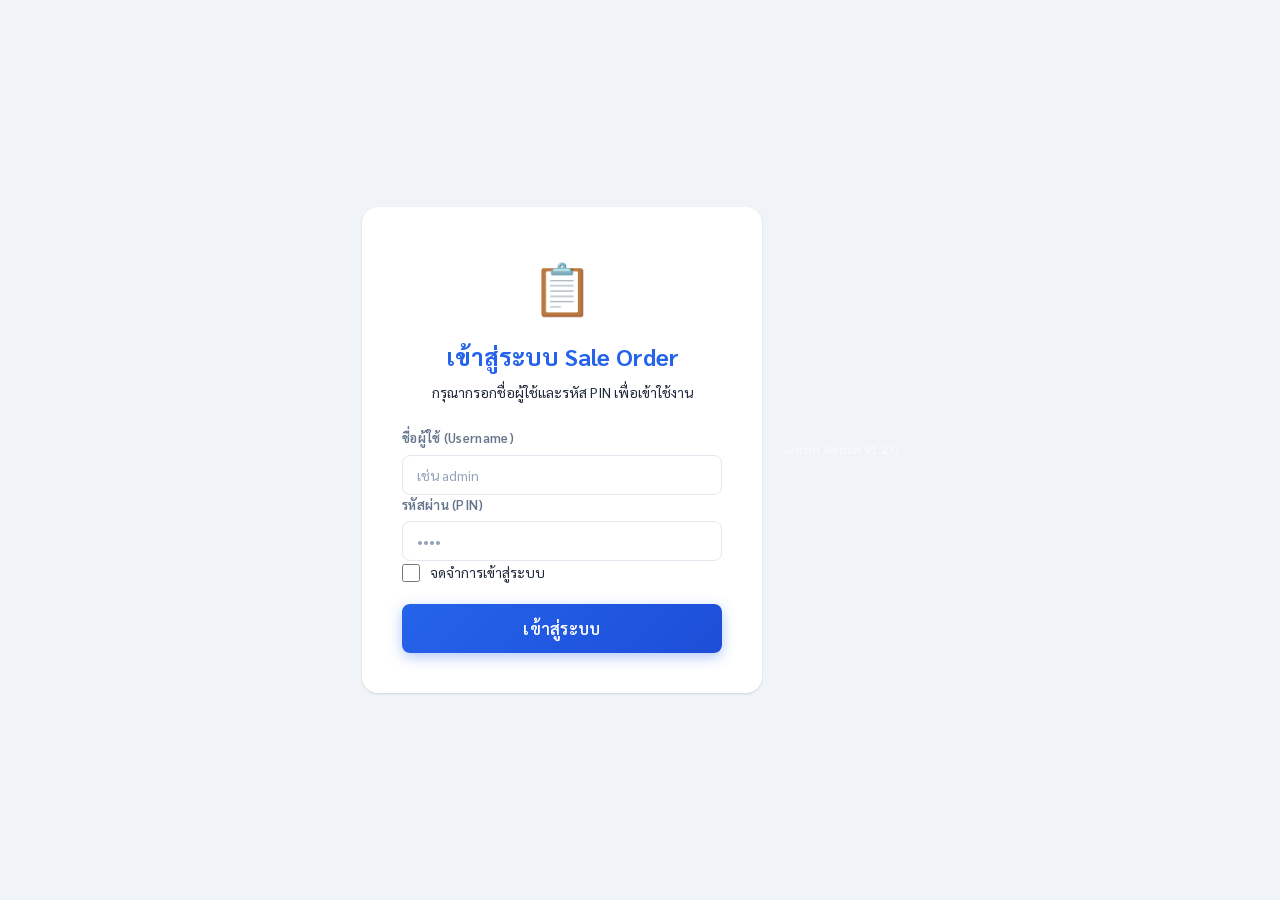
==== commit bbda05db: "update new version Signed-off-by: ntu6008111004 <69392918+ntu6008111004@users.noreply.github.com>" ====
--- a/index.html
+++ b/index.html
@@ -1,363 +1,673 @@
-<!DOCTYPE html>
+<!doctype html>
 <html lang="th">
-<head>
-  <meta charset="UTF-8">
-  <meta name="viewport" content="width=device-width, initial-scale=1">
-  <title>ระบบออกใบสั่งขาย (Sale Order)</title>
-  <link rel="stylesheet" href="./css/style.css">
-</head>
-<body>
-
-<!-- ═══ CUTE LOADING OVERLAY ═══ -->
-<div class="loading-overlay" id="loadingOverlay">
-  <div class="loading-box">
-    <div class="loading-dots">
-      <div class="dot"></div>
-      <div class="dot"></div>
-      <div class="dot"></div>
-      <div class="dot"></div>
-    </div>
-    <div class="loading-text" id="loadingText">กำลังดำเนินการ...</div>
-    <div class="loading-subtext" id="loadingSubtext">กรุณารอสักครู่</div>
-  </div>
-</div>
-
-<!-- ═══ TOAST CONTAINER ═══ -->
-<div class="toast-container" id="toastContainer"></div>
-
-<header class="app-header">
-  <div class="logo">📋</div>
-  <div>
-    <h1>ระบบออกใบสั่งขาย (Sale Order)</h1>
-    <p>สร้างใบสั่งขาย บันทึกข้อมูล และพิมพ์เอกสาร</p>
-  </div>
-</header>
-
-
-
-<nav class="nav-bar">
-  <a class="active">📋 สร้าง Sale Order</a>
-  <a onclick="goPage('history')">📑 ประวัติการขาย</a>
-  <a onclick="goPage('salesperson')">👥 พนักงานขาย</a>
-  <a onclick="goPage('product')">📦 สินค้า</a>
-</nav>
-
-<!-- ═══ MAIN FORM ═══ -->
-<div class="container">
-  <form id="soForm" onsubmit="event.preventDefault();">
-
-    <!-- ── ข้อมูลลูกค้า ── -->
-    <div class="card">
-      <div class="card-header">
-        <div class="icon blue">👤</div>
-        <h2>ข้อมูลลูกค้า</h2>
-      </div>
-      <div class="card-body">
-        <div class="form-grid">
-          <div class="form-group">
-            <label>วันที่สั่งขาย</label>
-            <div class="date-input-wrapper">
-              <input type="text" id="soDate" placeholder="วว/ดด/ปปปป" maxlength="10">
-              <input type="date" class="hidden-picker" id="soDatePick">
-              <button type="button" class="picker-btn" onclick="togglePicker('soDatePick')">📅</button>
-            </div>
-          </div>
-          <div class="form-group">
-            <label>รหัสลูกค้า</label>
-            <input type="text" id="customerId" placeholder="เช่น C001">
-          </div>
-          <div class="form-group">
-            <label>ชื่อลูกค้า <span style="color:var(--danger)">*</span></label>
-            <input type="text" id="customerName" placeholder="ชื่อ-นามสกุล หรือ ชื่อบริษัท" required>
-          </div>
-          <div class="form-group">
-            <label>เลขผู้เสียภาษี (Tax ID)</label>
-            <input type="text" id="taxId" placeholder="เลขประจำตัวผู้เสียภาษี 13 หลัก">
-          </div>
-          <div class="form-group">
-            <label>โทรศัพท์</label>
-            <input type="tel" id="customerPhone" placeholder="0xx-xxx-xxxx">
-          </div>
-          <div class="form-group">
-            <label>อีเมล</label>
-            <input type="email" id="customerEmail" placeholder="email@example.com">
-          </div>
-          <div class="form-group">
-            <label>ผู้ติดต่อ (Contact Person)</label>
-            <input type="text" id="contactPerson" placeholder="ชื่อผู้ติดต่อ">
-          </div>
-        </div>
+  <head>
+    <meta charset="UTF-8" />
+    <meta name="viewport" content="width=device-width, initial-scale=1" />
+    <title>ระบบออกใบสั่งขาย (Sale Order)</title>
+    <link rel="stylesheet" href="./css/style.css" />
+  </head>
+  <body>
+    <!-- ═══ CUTE LOADING OVERLAY ═══ -->
+    <div class="loading-overlay" id="loadingOverlay">
+      <div class="loading-box">
+        <div class="loading-dots">
+          <div class="dot"></div>
+          <div class="dot"></div>
+          <div class="dot"></div>
+          <div class="dot"></div>
+        </div>
+        <div class="loading-text" id="loadingText">กำลังดำเนินการ...</div>
+        <div class="loading-subtext" id="loadingSubtext">กรุณารอสักครู่</div>
       </div>
     </div>
 
-    <!-- ── ที่อยู่ออกบิล ── -->
-    <div class="card">
-      <div class="card-header">
-        <div class="icon green">🏠</div>
-        <h2>ที่อยู่ออกบิล (Billing Address)</h2>
+    <!-- ═══ TOAST CONTAINER ═══ -->
+    <div class="toast-container" id="toastContainer"></div>
+
+    <header class="app-header">
+      <div class="logo">📋</div>
+      <div>
+        <h1>ระบบออกใบสั่งขาย (Sale Order)</h1>
+        <p>สร้างใบสั่งขาย บันทึกข้อมูล และพิมพ์เอกสาร</p>
       </div>
-      <div class="card-body">
-        <div class="form-grid">
-          <div class="form-group full-width">
-            <label>บ้านเลขที่ / ซอย / ทับ / ถนน</label>
-            <input type="text" id="billingDetail" placeholder="เช่น 123/45 ซ.สุขุมวิท 55 ถ.สุขุมวิท">
-          </div>
-          <div class="form-group">
-            <label>ตำบล / แขวง</label>
-            <div class="autocomplete-wrapper">
-              <input type="text" id="billingDistrict" placeholder="พิมพ์เพื่อค้นหา ตำบล/แขวง" autocomplete="off">
-              <div class="autocomplete-list"></div>
-            </div>
-          </div>
-          <div class="form-group">
-            <label>อำเภอ / เขต</label>
-            <div class="autocomplete-wrapper">
-              <input type="text" id="billingAmphoe" placeholder="อำเภอ / เขต" autocomplete="off">
-              <div class="autocomplete-list"></div>
-            </div>
-          </div>
-          <div class="form-group">
-            <label>จังหวัด</label>
-            <div class="autocomplete-wrapper">
-              <input type="text" id="billingProvince" placeholder="จังหวัด" autocomplete="off">
-              <div class="autocomplete-list"></div>
-            </div>
-          </div>
-          <div class="form-group">
-            <label>รหัสไปรษณีย์</label>
-            <div class="autocomplete-wrapper">
-              <input type="text" id="billingZipcode" placeholder="รหัสไปรษณีย์" autocomplete="off">
-              <div class="autocomplete-list"></div>
-            </div>
-          </div>
+    </header>
+
+    <nav class="nav-bar">
+      <a class="active">📋 สร้าง Sale Order</a>
+      <a onclick="goPage('history')">📑 ประวัติการขาย</a>
+      <a onclick="goPage('salesperson')">👥 พนักงานขาย</a>
+      <a onclick="goPage('product')">📦 สินค้า</a>
+    </nav>
+
+    <!-- ═══ MAIN FORM ═══ -->
+    <div class="container">
+      <form id="soForm" onsubmit="event.preventDefault()">
+        <!-- ── ข้อมูลลูกค้า & ที่อยู่ออกบิล ── -->
+        <div class="card">
+          <div class="card-header">
+            <div class="icon blue">👤</div>
+            <h2>ชื่อลูกค้า/ บริษัท</h2>
+          </div>
+          <div class="card-body">
+            <div class="form-grid">
+              <div class="form-group">
+                <label>วันที่สั่งขาย</label>
+                <div class="date-input-wrapper">
+                  <input
+                    type="text"
+                    id="soDate"
+                    placeholder="วว/ดด/ปปปป"
+                    maxlength="10"
+                  />
+                  <input type="date" class="hidden-picker" id="soDatePick" />
+                  <button
+                    type="button"
+                    class="picker-btn"
+                    onclick="togglePicker('soDatePick')"
+                  >
+                    📅
+                  </button>
+                </div>
+              </div>
+              <div class="form-group">
+                <label>รหัสลูกค้า</label>
+                <input type="text" id="customerId" placeholder="เช่น C001" />
+              </div>
+              <div class="form-group">
+                <label
+                  >ชื่อลูกค้า / บริษัท <span style="color: var(--danger)">*</span></label
+                >
+                <input
+                  type="text"
+                  id="customerName"
+                  placeholder="ชื่อ-นามสกุล หรือ ชื่อบริษัท"
+                  required
+                />
+              </div>
+              <div class="form-group">
+                <label>เลขผู้เสียภาษี (Tax ID)</label>
+                <input
+                  type="text"
+                  id="taxId"
+                  placeholder="เลขประจำตัวผู้เสียภาษี 13 หลัก"
+                  maxlength="13"
+                />
+              </div>
+              <div class="form-group">
+                <label>โทรศัพท์</label>
+                <input
+                  type="tel"
+                  id="customerPhone"
+                  placeholder="0xx-xxx-xxxx"
+                />
+              </div>
+              <div class="form-group">
+                <label>อีเมล</label>
+                <input
+                  type="email"
+                  id="customerEmail"
+                  placeholder="email@example.com"
+                  pattern="[a-zA-Z0-9._%+\-]+@[a-zA-Z0-9.\-]+\.[a-zA-Z]{2,}"
+                  title="กรุณาระบุอีเมลให้ถูกต้อง ต้องมีเครื่องหมาย @"
+                />
+              </div>
+              <div class="form-group">
+                <label>ผู้ติดต่อ (Contact Person)</label>
+                <input
+                  type="text"
+                  id="contactPerson"
+                  placeholder="ชื่อผู้ติดต่อ"
+                />
+              </div>
+            </div>
+
+            <hr
+              style="margin: 24px 0; border: 0; border-top: 1px solid #e2e8f0"
+            />
+            <h3
+              style="margin-bottom: 16px; font-size: 16px; color: var(--text)"
+            >
+              ที่อยู่ออกบิล (Billing Address)
+            </h3>
+
+            <div class="form-group full-width" style="margin-bottom: 20px">
+              <div
+                style="
+                  display: flex;
+                  gap: 24px;
+                  align-items: center;
+                  flex-wrap: wrap;
+                "
+              >
+                <label
+                  style="
+                    display: flex;
+                    align-items: center;
+                    gap: 8px;
+                    cursor: pointer;
+                    font-weight: 500;
+                  "
+                >
+                  <input
+                    type="radio"
+                    name="billingBranchType"
+                    id="billingHeadOffice"
+                    value="HeadOffice"
+                    checked
+                    onchange="toggleBranchInput()"
+                    style="width: 18px; height: 18px"
+                  />
+                  สำนักงานใหญ่
+                </label>
+                <label
+                  style="
+                    display: flex;
+                    align-items: center;
+                    gap: 8px;
+                    cursor: pointer;
+                    font-weight: 500;
+                  "
+                >
+                  <input
+                    type="radio"
+                    name="billingBranchType"
+                    id="billingBranch"
+                    value="Branch"
+                    onchange="toggleBranchInput()"
+                    style="width: 18px; height: 18px"
+                  />
+                  สาขา
+                </label>
+                <div
+                  id="branchInputContainer"
+                  style="display: flex; align-items: center; gap: 8px; position: relative;"
+                >
+                  <label style="font-size: 13px; color: var(--text-secondary); white-space: nowrap;"
+                    >รหัสสาขา:</label
+                  >
+                  <input
+                    type="text"
+                    id="billingBranchCode"
+                    placeholder="ระบุสาขา 5 หลัก (เช่น 00001)"
+                    maxlength="5"
+                    pattern="[0-9]{5}"
+                    disabled
+                    oninput="validateBranchCodeRealtime(this)"
+                    style="
+                      width: 200px;
+                      padding: 8px 12px;
+                      border-radius: 8px;
+                      border: 1.5px solid #e2e8f0;
+                      transition: all 0.2s;
+                      opacity: 0.6;
+                    "
+                  />
+                  <span id="branchCodeError" style="color: #ef4444; font-size: 11.5px; display: none; position: absolute; left: 75px; top: 100%; margin-top: 4px; white-space: nowrap;">กรุณาระบุตัวเลขสิบ 5 หลัก (00000 - 00100)</span>
+                </div>
+              </div>
+            </div>
+
+            <div class="form-grid">
+              <div class="form-group full-width">
+                <label>บ้านเลขที่ / ซอย / ทับ / ถนน</label>
+                <input
+                  type="text"
+                  id="billingDetail"
+                  placeholder="เช่น 123/45 ซ.สุขุมวิท 55 ถ.สุขุมวิท"
+                />
+              </div>
+              <div class="form-group">
+                <label>ตำบล / แขวง</label>
+                <div class="autocomplete-wrapper">
+                  <input
+                    type="text"
+                    id="billingDistrict"
+                    placeholder="พิมพ์เพื่อค้นหา ตำบล/แขวง"
+                    autocomplete="off"
+                  />
+                  <div class="autocomplete-list"></div>
+                </div>
+              </div>
+              <div class="form-group">
+                <label>อำเภอ / เขต</label>
+                <div class="autocomplete-wrapper">
+                  <input
+                    type="text"
+                    id="billingAmphoe"
+                    placeholder="อำเภอ / เขต"
+                    autocomplete="off"
+                  />
+                  <div class="autocomplete-list"></div>
+                </div>
+              </div>
+              <div class="form-group">
+                <label>จังหวัด</label>
+                <div class="autocomplete-wrapper">
+                  <input
+                    type="text"
+                    id="billingProvince"
+                    placeholder="จังหวัด"
+                    autocomplete="off"
+                  />
+                  <div class="autocomplete-list"></div>
+                </div>
+              </div>
+              <div class="form-group">
+                <label>รหัสไปรษณีย์</label>
+                <div class="autocomplete-wrapper">
+                  <input
+                    type="text"
+                    id="billingZipcode"
+                    placeholder="รหัสไปรษณีย์"
+                    autocomplete="off"
+                  />
+                  <div class="autocomplete-list"></div>
+                </div>
+              </div>
+            </div>
+          </div>
+        </div>
+
+        <!-- ── ที่อยู่จัดส่ง ── -->
+        <div class="card">
+          <div class="card-header">
+            <div class="icon orange">📦</div>
+            <h2>ที่อยู่จัดส่ง (Shipping Address)</h2>
+          </div>
+          <div class="card-body">
+            <div class="checkbox-row">
+              <input
+                type="checkbox"
+                id="sameAddress"
+                onchange="toggleSameAddress(this)"
+              />
+              <label for="sameAddress">ใช้ที่อยู่เดียวกับที่อยู่ออกบิล</label>
+            </div>
+            <div class="form-grid" style="margin-bottom: 16px">
+              <div class="form-group">
+                <label>ชื่อผู้รับ</label>
+                <input
+                  type="text"
+                  id="shippingRecipientName"
+                  placeholder="ชื่อผู้รับสินค้า"
+                />
+              </div>
+              <div class="form-group">
+                <label>เบอร์ผู้รับ</label>
+                <input
+                  type="tel"
+                  id="shippingRecipientPhone"
+                  placeholder="0xx-xxx-xxxx"
+                />
+              </div>
+            </div>
+            <div class="form-grid">
+              <div class="form-group full-width">
+                <label>บ้านเลขที่ / ซอย / ทับ / ถนน</label>
+                <input
+                  type="text"
+                  id="shippingDetail"
+                  placeholder="เช่น 123/45 ซ.สุขุมวิท 55 ถ.สุขุมวิท"
+                />
+              </div>
+              <div class="form-group">
+                <label>ตำบล / แขวง</label>
+                <div class="autocomplete-wrapper">
+                  <input
+                    type="text"
+                    id="shippingDistrict"
+                    placeholder="พิมพ์เพื่อค้นหา ตำบล/แขวง"
+                    autocomplete="off"
+                  />
+                  <div class="autocomplete-list"></div>
+                </div>
+              </div>
+              <div class="form-group">
+                <label>อำเภอ / เขต</label>
+                <div class="autocomplete-wrapper">
+                  <input
+                    type="text"
+                    id="shippingAmphoe"
+                    placeholder="อำเภอ / เขต"
+                    autocomplete="off"
+                  />
+                  <div class="autocomplete-list"></div>
+                </div>
+              </div>
+              <div class="form-group">
+                <label>จังหวัด</label>
+                <div class="autocomplete-wrapper">
+                  <input
+                    type="text"
+                    id="shippingProvince"
+                    placeholder="จังหวัด"
+                    autocomplete="off"
+                  />
+                  <div class="autocomplete-list"></div>
+                </div>
+              </div>
+              <div class="form-group">
+                <label>รหัสไปรษณีย์</label>
+                <div class="autocomplete-wrapper">
+                  <input
+                    type="text"
+                    id="shippingZipcode"
+                    placeholder="รหัสไปรษณีย์"
+                    autocomplete="off"
+                  />
+                  <div class="autocomplete-list"></div>
+                </div>
+              </div>
+            </div>
+          </div>
+        </div>
+
+        <!-- ── ข้อมูลการขาย ── -->
+        <div class="card">
+          <div class="card-header">
+            <div class="icon purple">💼</div>
+            <h2>ข้อมูลการขาย & การจัดส่ง</h2>
+          </div>
+          <div class="card-body">
+            <div class="form-grid">
+              <div class="form-group">
+                <label
+                  >พนักงานขาย <span style="color: var(--danger)">*</span></label
+                >
+                <select id="salesId" required>
+                  <option value="">-- เลือกพนักงานขาย --</option>
+                </select>
+              </div>
+              <div class="form-group">
+                <label>ประเภทการขาย</label>
+                <select id="paymentType" onchange="togglePaymentTerms()">
+                  <option value="">-- เลือก --</option>
+                  <option value="ขายสด">ขายสด</option>
+                  <option value="ขายเชื่อ">ขายเชื่อ</option>
+                </select>
+              </div>
+              <div
+                class="form-group"
+                id="paymentTermGroup"
+                style="display: none"
+              >
+                <label style="white-space: nowrap;">เงื่อนไขการชำระเงิน</label>
+                <select id="paymentTerm">
+                  <option value="">-- เลือก --</option>
+                </select>
+              </div>
+              <div class="form-group">
+                <label>วิธีการจัดส่ง</label>
+                <select id="deliveryMethod" onchange="toggleDeliveryDate()">
+                  <option value="">-- เลือก --</option>
+                  <option value="จัดส่งโดยฝ่ายขาย">จัดส่งโดยฝ่ายขาย</option>
+                  <option value="จัดส่งโดยบริษัท">จัดส่งโดยบริษัท</option>
+                </select>
+              </div>
+              <div class="form-group">
+                <label>วันที่จัดส่งสินค้า</label>
+                <div class="date-input-wrapper">
+                  <input
+                    type="text"
+                    id="deliveryDate"
+                    placeholder="วว/ดด/ปปปป"
+                    maxlength="10"
+                  />
+                  <input
+                    type="date"
+                    class="hidden-picker"
+                    id="deliveryDatePick"
+                  />
+                  <button
+                    type="button"
+                    class="picker-btn"
+                    onclick="togglePicker('deliveryDatePick')"
+                  >
+                    📅
+                  </button>
+                </div>
+              </div>
+              <div class="form-group full-width">
+                <label>หมายเหตุ</label>
+                <textarea
+                  id="remarks"
+                  placeholder=""
+                  rows="4"
+                ></textarea>
+              </div>
+            </div>
+          </div>
+        </div>
+
+        <!-- ── รายการสินค้า ── -->
+        <div class="card">
+          <div class="card-header">
+            <div class="icon red">🛒</div>
+            <h2>รายการสินค้า</h2>
+          </div>
+          <div class="card-body">
+            <div class="table-wrapper">
+              <table class="product-table">
+                <thead>
+                  <tr>
+                    <th>#</th>
+                    <th>รหัสสินค้า</th>
+                    <th>ชื่อสินค้า</th>
+                    <th>จำนวน</th>
+                    <th>หน่วย</th>
+                    <th>ราคา/หน่วย</th>
+                    <th>ส่วนลด</th>
+                    <th>รวม</th>
+                    <th>หมายเหตุ</th>
+                    <th></th>
+                  </tr>
+                </thead>
+                <tbody id="productTableBody"></tbody>
+              </table>
+            </div>
+
+            <div style="display: flex; justify-content: flex-start; margin-bottom: 16px;">
+              <button
+                type="button"
+                class="btn-add-row"
+                onclick="addProductRow()"
+              >
+                ➕ เพิ่มรายการสินค้า
+              </button>
+            </div>
+
+            <div style="display: flex; flex-direction: column; align-items: flex-end; gap: 8px;">
+              <label style="cursor: pointer; display: flex; align-items: center; gap: 8px; font-weight: 600; color: #475569; user-select: none;">
+                <input type="checkbox" id="hasDeposit" onchange="toggleDepositInput()" style="width: 18px; height: 18px; accent-color: #0284c7;" />
+                มีเงินมัดจำ (บางส่วน)
+              </label>
+              
+              <div id="depositInputContainer" style="display: none; background: #e0f2fe; padding: 12px 16px; border-radius: 8px; border: 1px dashed #38bdf8; align-items: center; gap: 16px; transition: all 0.3s ease; flex-wrap: wrap;">
+                <div style="display: flex; align-items: center; gap: 8px;">
+                  <span style="color: #0369a1; font-weight: 600; font-size: 14px;">ระบุยอดเงินมัดจำ:</span>
+                  <input
+                    type="number"
+                    id="depositAmount"
+                    value="0.00"
+                    step="0.01"
+                    style="width: 120px; text-align: right; padding: 6px 12px; font-size: 15px; font-weight: 700; color: #0284c7; border: 2px solid #bae6fd; border-radius: 6px; outline: none;"
+                    onfocus="if(this.value==='0.00'||this.value==='0')this.value=''"
+                    onblur="if(this.value==='')this.value='0.00'"
+                    oninput="calculateSummary()"
+                  />
+                  <span style="color: #0369a1; font-weight: 600; font-size: 14px;">บาท</span>
+                </div>
+                
+                <div style="display: flex; align-items: center; gap: 8px; border-left: 1px solid #7dd3fc; padding-left: 16px;">
+                  <span style="color: #0369a1; font-weight: 600; font-size: 14px;">แนบหลักฐาน:</span>
+                  <input type="file" id="depositProof" accept="image/*" style="width: 250px; border: 1.5px solid #bae6fd; border-radius: 6px;" onchange="handleProofUpload(this)">
+                  <input type="hidden" id="depositProofBase64">
+                  <span id="proofUploadStatus" style="font-size: 12px; color: #059669; font-weight: 600; display: none;">✅ อัปโหลดแล้ว</span>
+                </div>
+              </div>
+            </div>
+
+            <div class="summary-box" style="margin-top: 24px">
+              <table class="summary-table">
+                <tr>
+                  <td class="label">1. มูลค่าสินค้า</td>
+                  <td class="value" id="subtotalDisplay">0.00</td>
+                  <td style="width: 30px">บาท</td>
+                </tr>
+                <tr>
+                  <td class="label">2. หักส่วนลด</td>
+                  <td class="value" id="totalDiscountDisplay">0.00</td>
+                  <td>บาท</td>
+                </tr>
+                <tr>
+                  <td class="label">3. ยอดหลังหักส่วนลด</td>
+                  <td class="value" id="afterDiscountDisplay">0.00</td>
+                  <td>บาท</td>
+                </tr>
+                <tr>
+                  <td class="label">4. หักเงินมัดจำ</td>
+                  <td class="value" id="depositDisplay">0.00</td>
+                  <td>บาท</td>
+                </tr>
+                <tr>
+                  <td class="label" style="font-weight: 600">
+                    5. จำนวนเงินรวมทั้งสิ้น (ก่อนรวมภาษี)
+                  </td>
+                  <td
+                    class="value"
+                    id="baseAmountDisplay"
+                    style="font-weight: 600"
+                  >
+                    0.00
+                  </td>
+                  <td style="font-weight: 600">บาท</td>
+                </tr>
+                <tr>
+                  <td class="label">6. จำนวนภาษีมูลค่าเพิ่ม 7.00%</td>
+                  <td class="value" id="vatAmountDisplay">0.00</td>
+                  <td>บาท</td>
+                </tr>
+                <tr class="grand-total">
+                  <td
+                    class="label"
+                    style="
+                      font-weight: 700;
+                      color: var(--text);
+                      font-size: 16px;
+                    "
+                  >
+                    7. รวมเป็นเงิน
+                  </td>
+                  <td
+                    class="value"
+                    id="grandTotal"
+                    style="font-size: 18px; color: #2563eb"
+                  >
+                    0.00
+                  </td>
+                  <td style="font-weight: 700">บาท</td>
+                </tr>
+              </table>
+            </div>
+          </div>
+        </div>
+
+        <!-- ── ACTION BUTTONS ── -->
+        <div class="action-bar">
+          <button type="button" class="btn btn-secondary" onclick="resetForm()">
+            🔄 เริ่มใหม่
+          </button>
+          <button
+            type="button"
+            class="btn btn-primary"
+            onclick="submitSaleOrder()"
+          >
+            💾 บันทึก / สร้างใบสั่งขาย
+          </button>
+        </div>
+      </form>
+    </div>
+
+    <!-- ═══ CONFIRM MODAL ═══ -->
+    <div class="modal-backdrop" id="confirmModal">
+      <div class="modal">
+        <div class="modal-icon confirm">📋</div>
+        <h3 id="confirmTitle">ยืนยันการดำเนินการ</h3>
+        <div class="modal-desc" id="confirmDesc">
+          คุณต้องการดำเนินการนี้หรือไม่?
+        </div>
+        <div class="modal-actions">
+          <button class="btn-confirm-no" id="confirmNoBtn">ยกเลิก</button>
+          <button class="btn-confirm-yes" id="confirmYesBtn">ยืนยัน</button>
         </div>
       </div>
     </div>
 
-    <!-- ── ที่อยู่จัดส่ง ── -->
-    <div class="card">
-      <div class="card-header">
-        <div class="icon orange">📦</div>
-        <h2>ที่อยู่จัดส่ง (Shipping Address)</h2>
-      </div>
-      <div class="card-body">
-        <div class="checkbox-row">
-          <input type="checkbox" id="sameAddress" onchange="toggleSameAddress(this)">
-          <label for="sameAddress">ใช้ที่อยู่เดียวกับที่อยู่ออกบิล</label>
-        </div>
-        <div class="form-grid">
-          <div class="form-group full-width">
-            <label>บ้านเลขที่ / ซอย / ทับ / ถนน</label>
-            <input type="text" id="shippingDetail" placeholder="เช่น 123/45 ซ.สุขุมวิท 55 ถ.สุขุมวิท">
-          </div>
-          <div class="form-group">
-            <label>ตำบล / แขวง</label>
-            <div class="autocomplete-wrapper">
-              <input type="text" id="shippingDistrict" placeholder="พิมพ์เพื่อค้นหา ตำบล/แขวง" autocomplete="off">
-              <div class="autocomplete-list"></div>
-            </div>
-          </div>
-          <div class="form-group">
-            <label>อำเภอ / เขต</label>
-            <div class="autocomplete-wrapper">
-              <input type="text" id="shippingAmphoe" placeholder="อำเภอ / เขต" autocomplete="off">
-              <div class="autocomplete-list"></div>
-            </div>
-          </div>
-          <div class="form-group">
-            <label>จังหวัด</label>
-            <div class="autocomplete-wrapper">
-              <input type="text" id="shippingProvince" placeholder="จังหวัด" autocomplete="off">
-              <div class="autocomplete-list"></div>
-            </div>
-          </div>
-          <div class="form-group">
-            <label>รหัสไปรษณีย์</label>
-            <div class="autocomplete-wrapper">
-              <input type="text" id="shippingZipcode" placeholder="รหัสไปรษณีย์" autocomplete="off">
-              <div class="autocomplete-list"></div>
-            </div>
-          </div>
+    <!-- ═══ SUCCESS MODAL ═══ -->
+    <div class="modal-backdrop" id="successModal">
+      <div class="modal">
+        <div class="modal-icon success">✅</div>
+        <h3>บันทึกสำเร็จเรียบร้อย!</h3>
+        <div class="modal-desc">เลขที่ใบสั่งขาย</div>
+        <div class="so-number-display" id="modalSONumber">-</div>
+        <div class="modal-desc">
+          ข้อมูลถูกบันทึกลงระบบและอยู่ในสถานะ <strong>รออนุมัติ</strong><br />
+          สามารถพิมพ์เอกสารได้หลังจากผู้จัดการอนุมัติแล้วเท่านั้นที่เมนู ประวัติการขาย
+        </div>
+        <div class="modal-actions" style="justify-content: center; gap: 16px;">
+          <button
+            class="btn btn-secondary"
+            onclick="closeModal('successModal')"
+            style="width: 120px;"
+          >
+            ปิด
+          </button>
+          <button class="btn btn-primary" onclick="newSO()" style="width: auto;">
+            ➕ สร้างใบสั่งขายใหม่
+          </button>
         </div>
       </div>
     </div>
 
-    <!-- ── ข้อมูลการขาย ── -->
-    <div class="card">
-      <div class="card-header">
-        <div class="icon purple">💼</div>
-        <h2>ข้อมูลการขาย & การจัดส่ง</h2>
-      </div>
-      <div class="card-body">
-        <div class="form-grid">
-          <div class="form-group">
-            <label>พนักงานขาย <span style="color:var(--danger)">*</span></label>
-            <select id="salesId" required>
-              <option value="">-- เลือกพนักงานขาย --</option>
-            </select>
-          </div>
-          <div class="form-group">
-            <label>เงื่อนไขการชำระเงิน</label>
-            <select id="paymentTerm">
-              <option value="">-- เลือก --</option>
-              <option value="เงินสด">เงินสด</option>
-              <option value="โอนเงิน">โอนเงิน</option>
-              <option value="เครดิต 30 วัน">เครดิต 30 วัน</option>
-              <option value="เครดิต 60 วัน">เครดิต 60 วัน</option>
-              <option value="เครดิต 90 วัน">เครดิต 90 วัน</option>
-              <option value="เช็ค">เช็ค</option>
-            </select>
-          </div>
-          <div class="form-group">
-            <label>วิธีการจัดส่ง</label>
-            <select id="deliveryMethod">
-              <option value="">-- เลือก --</option>
-              <option value="จัดส่งโดยบริษัท">จัดส่งโดยบริษัท</option>
-              <option value="ลูกค้ามารับเอง">ลูกค้ามารับเอง</option>
-              <option value="ขนส่งเอกชน">ขนส่งเอกชน</option>
-              <option value="ไปรษณีย์">ไปรษณีย์</option>
-            </select>
-          </div>
-          <div class="form-group">
-            <label>บริการขนส่ง (Courier)</label>
-            <input type="text" id="courier" placeholder="เช่น Kerry, Flash, J&T">
-          </div>
-          <div class="form-group">
-            <label>วันที่ส่งมอบสินค้า</label>
-            <div class="date-input-wrapper">
-              <input type="text" id="deliveryDate" placeholder="วว/ดด/ปปปป" maxlength="10">
-              <input type="date" class="hidden-picker" id="deliveryDatePick">
-              <button type="button" class="picker-btn" onclick="togglePicker('deliveryDatePick')">📅</button>
-            </div>
-          </div>
-          <div class="form-group full-width">
-            <label>หมายเหตุ / โปรโมชั่น</label>
-            <textarea id="remarks" placeholder="เช่น โปรทดลองใช้ 1 แถม 15 ชุด" rows="4"></textarea>
-          </div>
+    <!-- ═══ CONFIRM MODAL ═══ -->
+    <div class="modal-backdrop" id="confirmModal">
+      <div class="modal">
+        <div class="modal-icon confirm">❓</div>
+        <h3 id="confirmTitle">ยืนยัน</h3>
+        <div class="modal-desc" id="confirmDesc"></div>
+        <div class="modal-actions">
+          <button class="btn btn-secondary" id="confirmNoBtn">ยกเลิก</button>
+          <button class="btn btn-primary" id="confirmYesBtn">ยืนยัน</button>
         </div>
       </div>
     </div>
 
-    <!-- ── รายการสินค้า ── -->
-    <div class="card">
-      <div class="card-header">
-        <div class="icon red">🛒</div>
-        <h2>รายการสินค้า</h2>
-      </div>
-      <div class="card-body">
-        <div class="table-wrapper">
-          <table class="product-table">
-            <thead>
-              <tr>
-                <th>#</th>
-                <th>รหัสสินค้า</th>
-                <th>ชื่อสินค้า</th>
-                <th>จำนวน</th>
-                <th>หน่วย</th>
-                <th>ราคา/หน่วย</th>
-                <th>ส่วนลด</th>
-                <th>รวม</th>
-                <th>หมายเหตุ</th>
-                <th></th>
-              </tr>
-            </thead>
-            <tbody id="productTableBody"></tbody>
-          </table>
-        </div>
-
-        <button type="button" class="btn-add-row" onclick="addProductRow()">
-          ➕ เพิ่มรายการสินค้า
-        </button>
-
-        <div class="summary-box">
-          <table class="summary-table">
-            <tr>
-              <td class="label">ราคาสุทธิ (ก่อน VAT)</td>
-              <td class="value" id="totalExemptedVAT">0.00</td>
-              <td style="width:30px;">บาท</td>
-            </tr>
-            <tr>
-              <td class="label">ภาษีมูลค่าเพิ่ม 3%</td>
-              <td class="value" id="vatAmount">0.00</td>
-              <td>บาท</td>
-            </tr>
-            <tr class="grand-total">
-              <td class="label" style="font-weight:700; color:var(--text);">จำนวนเงินรวมทั้งสิ้น</td>
-              <td class="value" id="grandTotal">0.00</td>
-              <td style="font-weight:700;">บาท</td>
-            </tr>
-          </table>
+    <!-- ═══ ERROR MODAL ═══ -->
+    <div class="modal-backdrop" id="errorModal">
+      <div class="modal">
+        <div class="modal-icon error">❌</div>
+        <h3 id="errorTitle">เกิดข้อผิดพลาด</h3>
+        <div class="modal-desc" id="errorDesc">กรุณาลองใหม่อีกครั้ง</div>
+        <div class="modal-actions">
+          <button class="btn btn-secondary" onclick="closeModal('errorModal')">
+            ปิด
+          </button>
         </div>
       </div>
     </div>
 
-    <!-- ── ACTION BUTTONS ── -->
-    <div class="action-bar">
-      <button type="button" class="btn btn-secondary" onclick="resetForm()">🔄 เริ่มใหม่</button>
-      <button type="button" class="btn btn-primary" onclick="submitSaleOrder()">💾 บันทึก / สร้างใบสั่งขาย</button>
-    </div>
-
-  </form>
-</div>
-
-<!-- ═══ CONFIRM MODAL ═══ -->
-<div class="modal-backdrop" id="confirmModal">
-  <div class="modal">
-    <div class="modal-icon confirm">📋</div>
-    <h3 id="confirmTitle">ยืนยันการดำเนินการ</h3>
-    <div class="modal-desc" id="confirmDesc">คุณต้องการดำเนินการนี้หรือไม่?</div>
-    <div class="modal-actions">
-      <button class="btn-confirm-no" id="confirmNoBtn">ยกเลิก</button>
-      <button class="btn-confirm-yes" id="confirmYesBtn">ยืนยัน</button>
-    </div>
-  </div>
-</div>
-
-<!-- ═══ SUCCESS MODAL ═══ -->
-<div class="modal-backdrop" id="successModal">
-  <div class="modal">
-    <div class="modal-icon success">✅</div>
-    <h3>บันทึกสำเร็จเรียบร้อย!</h3>
-    <div class="modal-desc">เลขที่ใบสั่งขาย</div>
-    <div class="so-number-display" id="modalSONumber">-</div>
-    <div class="modal-desc">ข้อมูลถูกบันทึกลง Google Sheets เรียบร้อยแล้ว<br>คุณสามารถพิมพ์เอกสาร หรือสร้างใบใหม่ได้ทันที</div>
-    <div class="modal-actions">
-      <button class="btn btn-secondary" onclick="closeModal('successModal')">ปิด</button>
-      <button class="btn btn-success" onclick="printSO()">🖨️ พิมพ์ใบสั่งขาย</button>
-      <button class="btn btn-primary" onclick="newSO()">➕ สร้าง SO ใหม่</button>
-    </div>
-  </div>
-</div>
-
-<!-- ═══ CONFIRM MODAL ═══ -->
-<div class="modal-backdrop" id="confirmModal">
-  <div class="modal">
-    <div class="modal-icon confirm">❓</div>
-    <h3 id="confirmTitle">ยืนยัน</h3>
-    <div class="modal-desc" id="confirmDesc"></div>
-    <div class="modal-actions">
-      <button class="btn btn-secondary" id="confirmNoBtn">ยกเลิก</button>
-      <button class="btn btn-primary" id="confirmYesBtn">ยืนยัน</button>
-    </div>
-  </div>
-</div>
-
-<!-- ═══ ERROR MODAL ═══ -->
-<div class="modal-backdrop" id="errorModal">
-  <div class="modal">
-    <div class="modal-icon error">❌</div>
-    <h3 id="errorTitle">เกิดข้อผิดพลาด</h3>
-    <div class="modal-desc" id="errorDesc">กรุณาลองใหม่อีกครั้ง</div>
-    <div class="modal-actions">
-      <button class="btn btn-secondary" onclick="closeModal('errorModal')">ปิด</button>
-    </div>
-  </div>
-</div>
-
-<script src="./js/api.js"></script>
-<script src="./js/auth.js"></script>
-<script src="./js/app.js"></script><footer style="text-align:center; padding: 20px; color: var(--text-muted); font-size: 12px;">
-  System Version V1.0.1
-</footer>
-</body>
+    <script src="./js/api.js"></script>
+    <script src="./js/auth.js"></script>
+    <script src="./js/app.js"></script>
+    <footer
+      style="
+        text-align: center;
+        padding: 20px;
+        color: var(--text-muted);
+        font-size: 12px;
+      "
+    >
+      System Version V1.2.0
+    </footer>
+  </body>
 </html>
--- a/css/style.css
+++ b/css/style.css
@@ -219,10 +219,45 @@
   border-color: var(--border-focus);
   box-shadow: 0 0 0 3px rgba(59, 130, 246, 0.12);
 }
+input:disabled,
+select:disabled,
+textarea:disabled {
+  background: #f1f5f9;
+  color: #94a3b8;
+  cursor: not-allowed;
+  border-color: #cbd5e1;
+}
 input::placeholder,
 textarea::placeholder {
   color: var(--text-muted);
 }
+
+/* File Input Customization */
+input[type="file"] {
+  padding: 4px;
+  background: #ffffff;
+  color: var(--text-secondary);
+  font-size: 13px;
+  cursor: pointer;
+}
+input[type="file"]::file-selector-button {
+  margin-right: 12px;
+  padding: 6px 14px;
+  border: none;
+  background-color: var(--primary);
+  color: white;
+  border-radius: var(--radius-sm);
+  cursor: pointer;
+  transition: all var(--transition);
+  font-family: "Sarabun", sans-serif;
+  font-weight: 600;
+  font-size: 13px;
+}
+input[type="file"]::file-selector-button:hover {
+  background-color: var(--primary-hover);
+  box-shadow: 0 2px 4px rgba(59, 130, 246, 0.2);
+}
+
 textarea {
   resize: vertical;
   min-height: 60px;
@@ -261,13 +296,18 @@
   align-items: center;
   justify-content: center;
 }
-.picker-btn:hover {
+.picker-btn:hover:not(:disabled) {
   background: var(--surface-hover);
   border-color: var(--primary-light);
   box-shadow: var(--shadow);
 }
-.picker-btn:active {
+.picker-btn:active:not(:disabled) {
   transform: scale(0.95);
+}
+.picker-btn:disabled {
+  background: #f1f5f9;
+  cursor: not-allowed;
+  opacity: 0.6;
 }
 
 /* ─── Checkbox Row ───────────────────────────── */
@@ -661,12 +701,14 @@
 .modal-backdrop {
   position: fixed;
   inset: 0;
-  background: rgba(15, 23, 42, 0.55);
+  background: rgba(15, 23, 42, 0.6);
   backdrop-filter: blur(8px);
+  -webkit-backdrop-filter: blur(8px);
   display: none;
   align-items: center;
   justify-content: center;
   z-index: 10001;
+  transition: all 0.3s ease;
 }
 .modal-backdrop.show {
   display: flex;
@@ -674,13 +716,14 @@
 
 .modal {
   background: var(--surface);
-  border-radius: 20px;
-  padding: 40px;
+  border-radius: 24px;
+  padding: 40px 32px;
   text-align: center;
-  box-shadow: 0 25px 80px rgba(0, 0, 0, 0.15);
+  box-shadow: 0 25px 50px -12px rgba(0, 0, 0, 0.25);
   max-width: 440px;
   width: 90%;
-  animation: modalBounce 0.5s cubic-bezier(0.34, 1.56, 0.64, 1);
+  border: 1px solid rgba(255, 255, 255, 0.2);
+  animation: modalBounce 0.5s cubic-bezier(0.16, 1, 0.3, 1);
 }
 @keyframes modalBounce {
   from {
@@ -772,40 +815,44 @@
 
 /* Confirm modal specific */
 .btn-confirm-yes {
-  background: linear-gradient(
-    135deg,
-    var(--primary) 0%,
-    var(--primary-dark) 100%
-  );
+  background: linear-gradient(135deg, #3b82f6 0%, #2563eb 100%);
   color: white;
   border: none;
+  outline: none;
   font-family: "Sarabun", sans-serif;
-  font-size: 14px;
-  font-weight: 600;
-  padding: 12px 28px;
-  border-radius: var(--radius-sm);
-  cursor: pointer;
-  transition: all var(--transition);
+  font-size: 15px;
+  font-weight: 600;
+  padding: 14px 32px;
+  border-radius: 14px;
+  cursor: pointer;
+  transition: all 0.2s ease;
+  box-shadow: 0 4px 6px -1px rgba(37, 99, 235, 0.2);
 }
 .btn-confirm-yes:hover {
   transform: translateY(-2px);
-  box-shadow: 0 4px 14px rgba(37, 99, 235, 0.35);
+  box-shadow: 0 10px 15px -3px rgba(37, 99, 235, 0.3);
+  filter: brightness(1.1);
+}
+.btn-confirm-yes:active {
+  transform: translateY(0);
 }
 .btn-confirm-no {
-  background: var(--surface);
-  color: var(--text-secondary);
-  border: 1.5px solid var(--border);
+  background: white;
+  color: #64748b;
+  border: 1.5px solid #e2e8f0;
+  outline: none;
   font-family: "Sarabun", sans-serif;
-  font-size: 14px;
-  font-weight: 600;
-  padding: 12px 28px;
-  border-radius: var(--radius-sm);
-  cursor: pointer;
-  transition: all var(--transition);
+  font-size: 15px;
+  font-weight: 600;
+  padding: 14px 32px;
+  border-radius: 14px;
+  cursor: pointer;
+  transition: all 0.2s ease;
 }
 .btn-confirm-no:hover {
-  background: var(--surface-hover);
-  border-color: var(--text-muted);
+  background: #f8fafc;
+  border-color: #cbd5e1;
+  color: #1e293b;
 }
 
 /* ─── Toast Notification ─────────────────────── */
@@ -864,12 +911,6 @@
   .form-grid.col-3 {
     grid-template-columns: repeat(2, 1fr);
   }
-  .product-table .col-remark {
-    display: none;
-  }
-  .product-table thead th:nth-child(9) {
-    display: none;
-  }
 }
 /* Mobile */
 @media (max-width: 768px) {
@@ -923,7 +964,7 @@
     padding: 0 14px;
   }
   .product-table {
-    min-width: 700px;
+    min-width: 1000px;
   }
   .product-table select,
   .product-table input {
@@ -1025,10 +1066,12 @@
 }
 
 /* ─── Autocomplete / Searchable Dropdown ──────── */
-.autocomplete-wrapper, .search-select-wrapper {
+.autocomplete-wrapper,
+.search-select-wrapper {
   position: relative;
 }
-.autocomplete-list, .search-select-list {
+.autocomplete-list,
+.search-select-list {
   position: absolute;
   top: 100%;
   left: 0;
@@ -1043,10 +1086,12 @@
   box-shadow: 0 10px 25px rgba(0, 0, 0, 0.1);
   display: none;
 }
-.autocomplete-list.show, .search-select-list.show {
+.autocomplete-list.show,
+.search-select-list.show {
   display: block;
 }
-.autocomplete-item, .search-select-item {
+.autocomplete-item,
+.search-select-item {
   padding: 10px 14px;
   cursor: pointer;
   font-size: 13.5px;
@@ -1056,17 +1101,21 @@
   flex-direction: column;
   gap: 2px;
 }
-.autocomplete-item:last-child, .search-select-item:last-child {
+.autocomplete-item:last-child,
+.search-select-item:last-child {
   border-bottom: none;
 }
-.autocomplete-item:hover, .search-select-item:hover {
+.autocomplete-item:hover,
+.search-select-item:hover {
   background: #eff6ff;
 }
-.autocomplete-item .district, .search-select-item .code {
+.autocomplete-item .district,
+.search-select-item .code {
   font-weight: 700;
   color: var(--primary);
 }
-.autocomplete-item .detail, .search-select-item .name {
+.autocomplete-item .detail,
+.search-select-item .name {
   color: #64748b;
   font-size: 12px;
 }
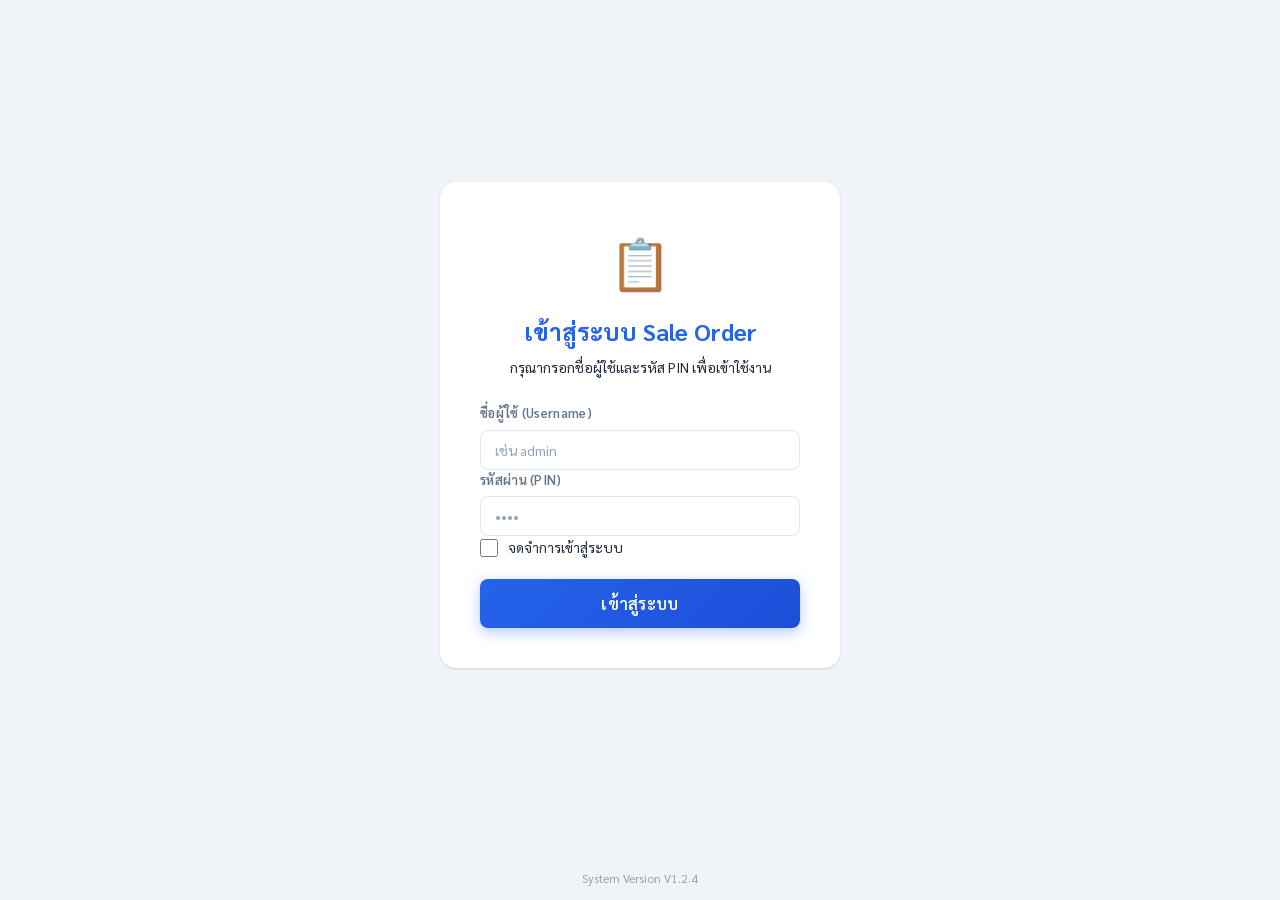
==== commit 9e353cc2: "update version Signed-off-by: ntu6008111004 <69392918+ntu6008111004@users.noreply.github.com>" ====
--- a/index.html
+++ b/index.html
@@ -384,6 +384,7 @@
                   <option value="">-- เลือก --</option>
                   <option value="ขายสด">ขายสด</option>
                   <option value="ขายเชื่อ">ขายเชื่อ</option>
+                  <option value="แบ่งชำระบริษัท">แบ่งชำระบริษัท</option>
                 </select>
               </div>
               <div
@@ -659,15 +660,8 @@
     <script src="./js/api.js"></script>
     <script src="./js/auth.js"></script>
     <script src="./js/app.js"></script>
-    <footer
-      style="
-        text-align: center;
-        padding: 20px;
-        color: var(--text-muted);
-        font-size: 12px;
-      "
-    >
-      System Version V1.2.0
-    </footer>
+    <footer class="system-footer">
+  System Version V1.2.4
+</footer>
   </body>
 </html>
--- a/css/style.css
+++ b/css/style.css
@@ -39,6 +39,7 @@
   color: var(--text);
   line-height: 1.6;
   min-height: 100vh;
+  padding-bottom: 50px; /* Add space for the fixed footer */
 }
 
 /* ─── App Header ─────────────────────────────── */
@@ -1163,3 +1164,59 @@
   color: var(--text-secondary);
   margin: 0 12px;
 }
+
+/* Role Badges */
+.role-badge {
+  padding: 4px 12px;
+  border-radius: 20px;
+  font-size: 11px;
+  font-weight: 700;
+  display: inline-block;
+  text-transform: uppercase;
+  letter-spacing: 0.5px;
+}
+.role-badge.role-superadmin {
+  background: linear-gradient(135deg, #4f46e5, #7c3aed);
+  color: #ffffff;
+  box-shadow: 0 2px 4px rgba(124, 58, 237, 0.2);
+}
+.role-badge.role-admin {
+  background: linear-gradient(135deg, #1e293b, #334155);
+  color: #ffffff;
+}
+.role-badge.role-manager {
+  background: #dcfce7;
+  color: #166534;
+}
+.role-badge.role-accounting {
+  background: #fef3c7;
+  color: #92400e;
+}
+.role-badge.role-user {
+  background: #f1f5f9;
+  color: #475569;
+}
+
+/* ─── System Footer ──────────────────────────── */
+.system-footer {
+  position: fixed;
+  bottom: 0;
+  left: 0;
+  right: 0;
+  text-align: center;
+  padding: 12px;
+  background: rgba(240, 244, 248, 0.9);
+  backdrop-filter: blur(8px);
+  -webkit-backdrop-filter: blur(8px);
+  color: var(--text-muted);
+  font-size: 12px;
+  z-index: 999;
+  border-top: 1px solid rgba(226, 232, 240, 0.5);
+}
+
+@media print {
+  .system-footer,
+  .no-print {
+    display: none !important;
+  }
+}
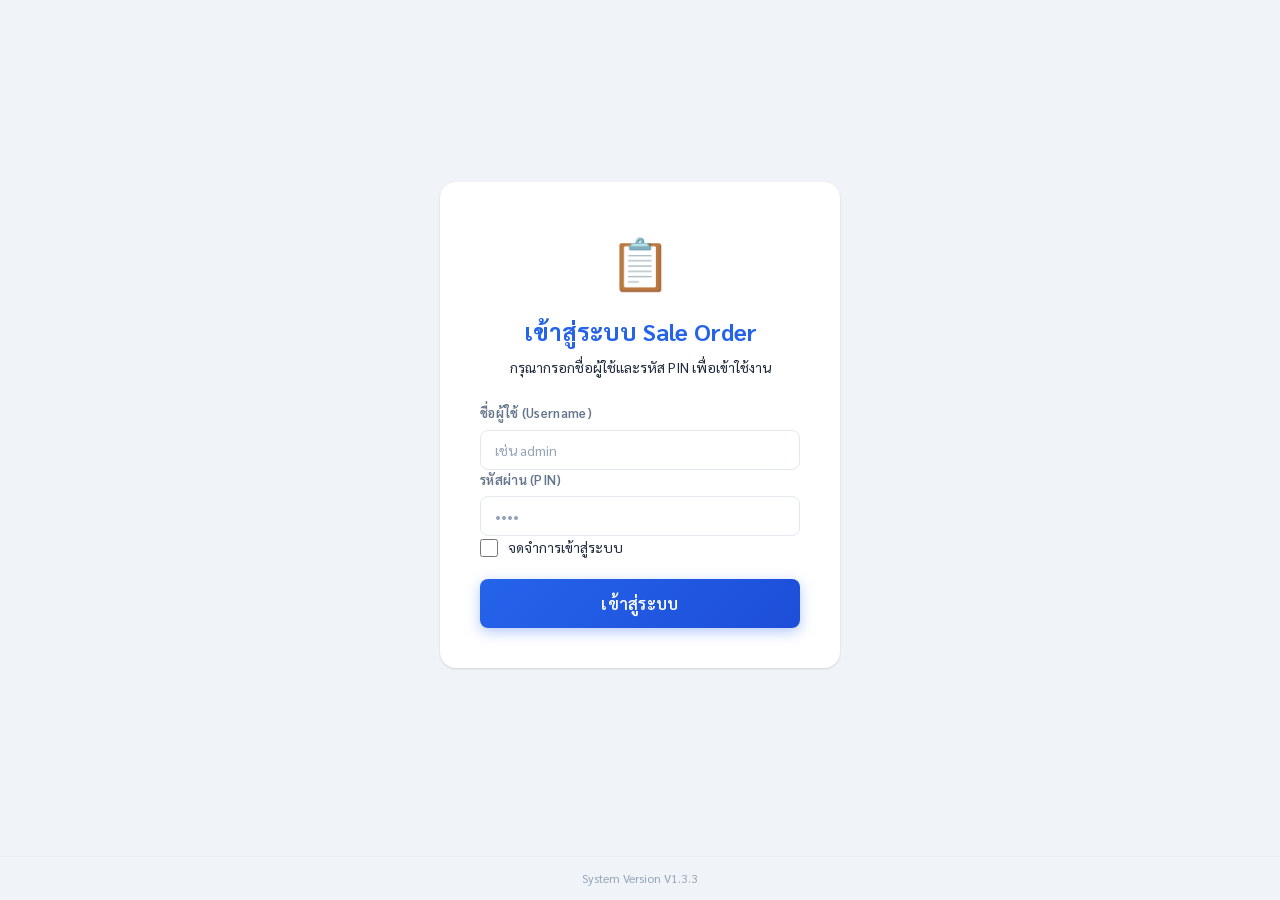
==== commit 740afe54: "fixed notify hosting Signed-off-by: ntu6008111004 <69392918+ntu6008111004@users.noreply.github.com>" ====
--- a/index.html
+++ b/index.html
@@ -661,7 +661,7 @@
     <script src="./js/auth.js"></script>
     <script src="./js/app.js"></script>
     <footer class="system-footer">
-  System Version V1.2.4
+  System Version V1.3.3
 </footer>
   </body>
 </html>
--- a/css/style.css
+++ b/css/style.css
@@ -379,6 +379,7 @@
 /* ─── Product Table ──────────────────────────── */
 .table-wrapper {
   overflow-x: auto;
+  -webkit-overflow-scrolling: touch;
   margin: 0 -24px;
   padding: 0 24px;
 }
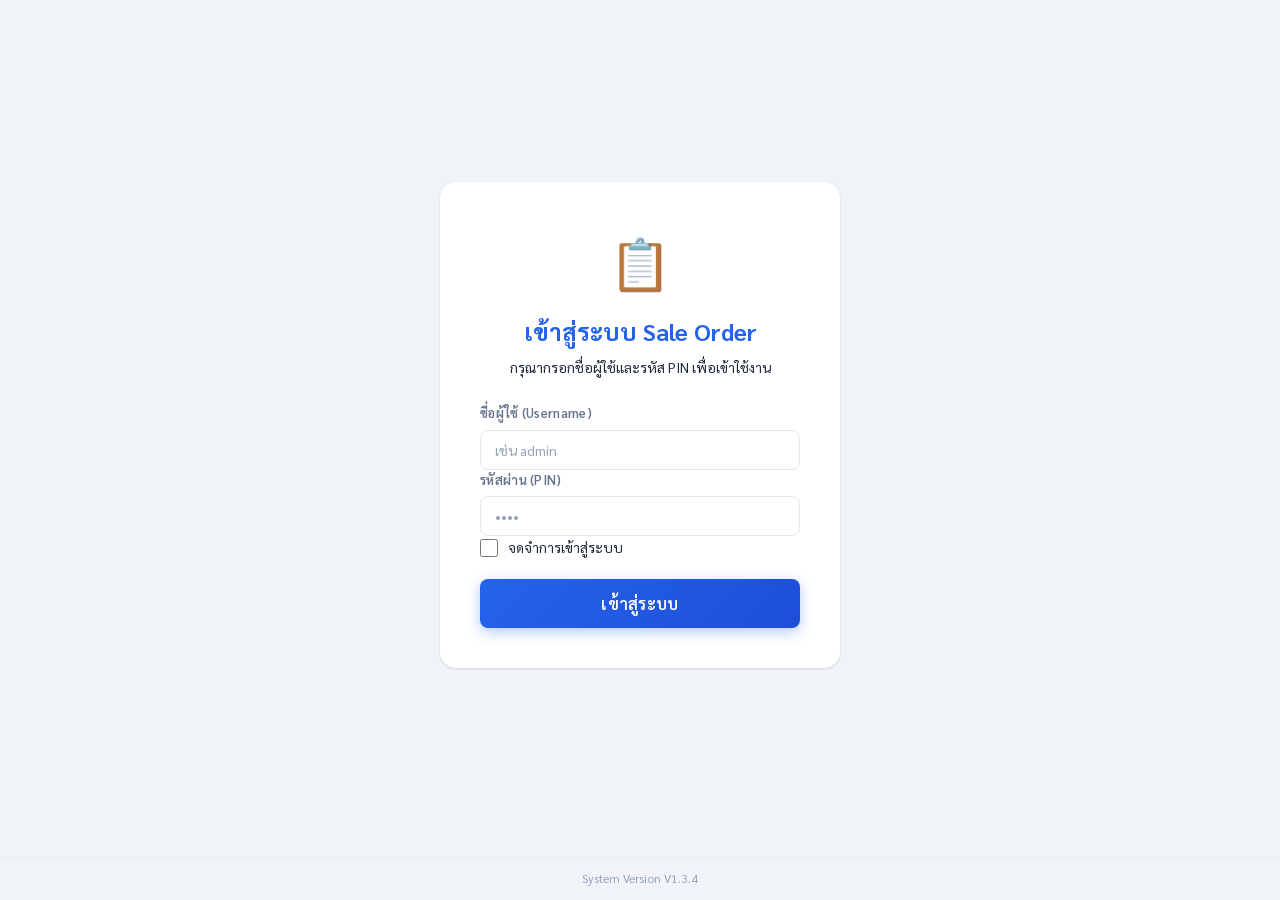
==== commit c315a6a3: "footer version 1.3.4 Signed-off-by: ntu6008111004 <69392918+ntu6008111004@users.noreply.github.com>" ====
--- a/index.html
+++ b/index.html
@@ -661,7 +661,7 @@
     <script src="./js/auth.js"></script>
     <script src="./js/app.js"></script>
     <footer class="system-footer">
-  System Version V1.3.3
+  System Version V1.3.4
 </footer>
   </body>
 </html>
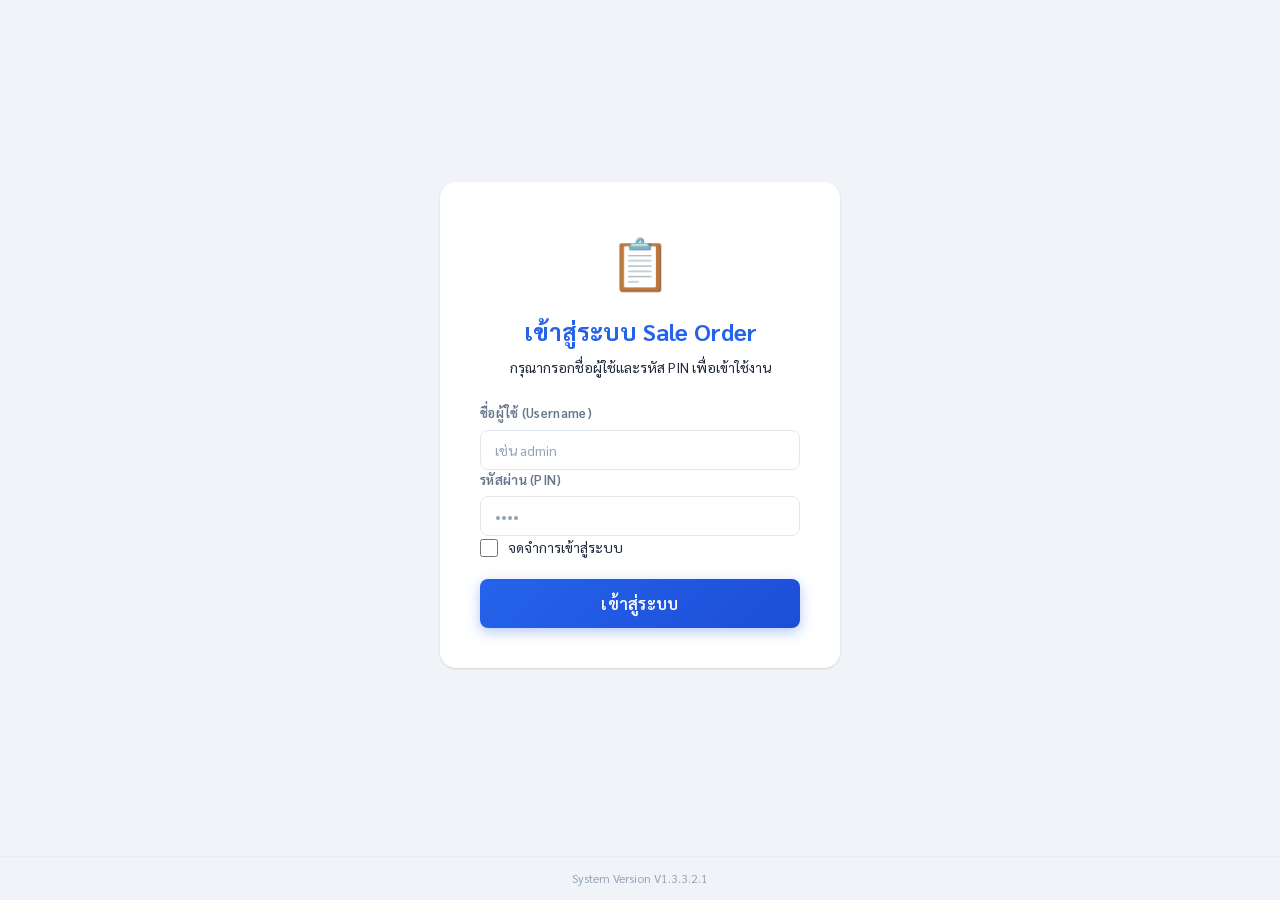
==== commit 2da758f3: "fix bug mobile Signed-off-by: ntu6008111004 <69392918+ntu6008111004@users.noreply.github.com>" ====
--- a/index.html
+++ b/index.html
@@ -5,6 +5,9 @@
     <meta name="viewport" content="width=device-width, initial-scale=1" />
     <title>ระบบออกใบสั่งขาย (Sale Order)</title>
     <link rel="stylesheet" href="./css/style.css" />
+    <link rel="icon" type="image/png" href="image/logo.png">
+    <link rel="apple-touch-icon" href="image/logo.png">
+    <link rel="manifest" href="manifest.json">
   </head>
   <body>
     <!-- ═══ CUTE LOADING OVERLAY ═══ -->
@@ -661,7 +664,7 @@
     <script src="./js/auth.js"></script>
     <script src="./js/app.js"></script>
     <footer class="system-footer">
-  System Version V1.3.4
+  System Version V1.3.3.2.1
 </footer>
   </body>
 </html>
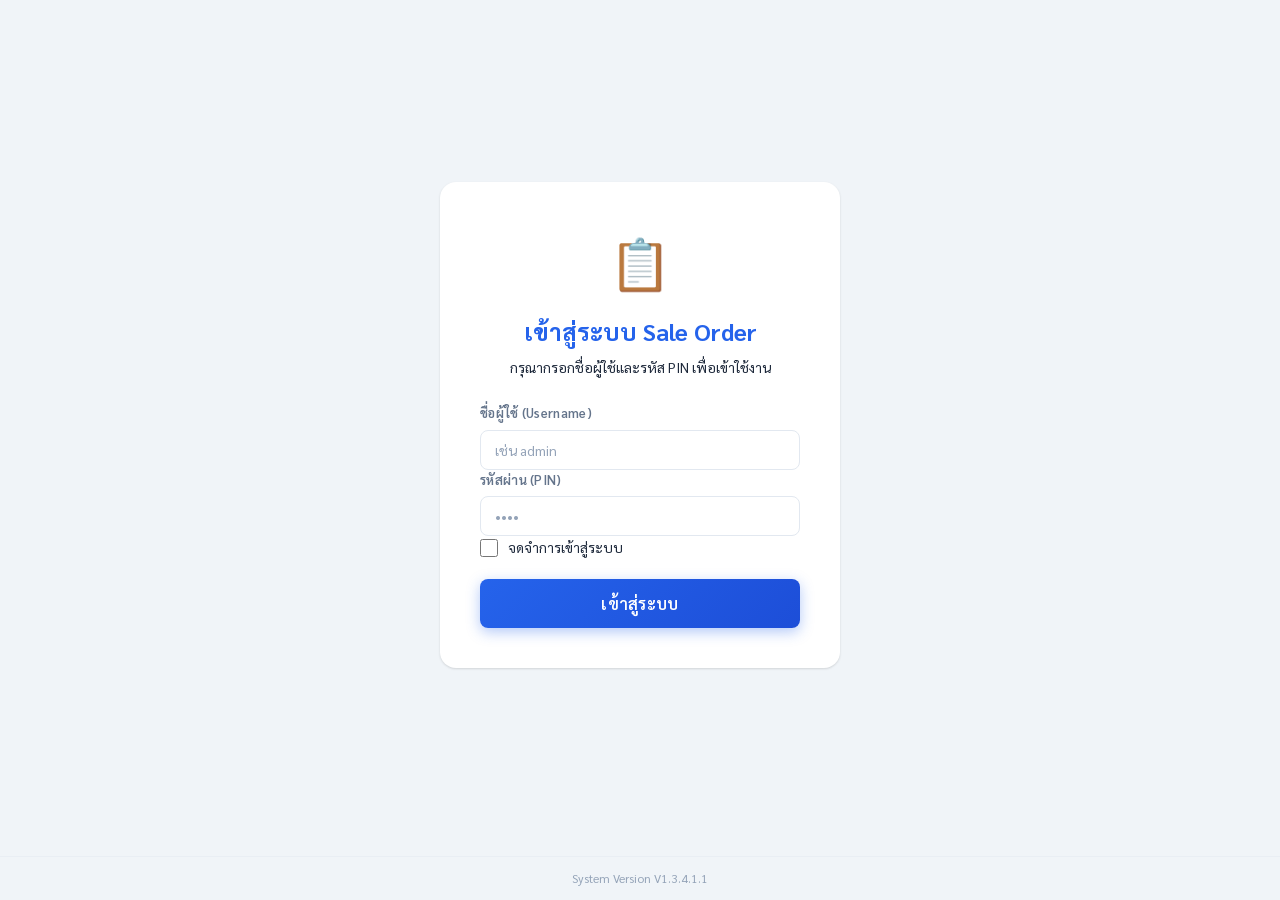
==== commit e23d1381: "update add on patten Signed-off-by: ntu6008111004 <69392918+ntu6008111004@users.noreply.github.com>" ====
--- a/index.html
+++ b/index.html
@@ -8,6 +8,7 @@
     <link rel="icon" type="image/png" href="image/logo.png">
     <link rel="apple-touch-icon" href="image/logo.png">
     <link rel="manifest" href="manifest.json">
+
   </head>
   <body>
     <!-- ═══ CUTE LOADING OVERLAY ═══ -->
@@ -664,7 +665,7 @@
     <script src="./js/auth.js"></script>
     <script src="./js/app.js"></script>
     <footer class="system-footer">
-  System Version V1.3.3.2.1
+  System Version V1.3.4.1.1
 </footer>
   </body>
 </html>
